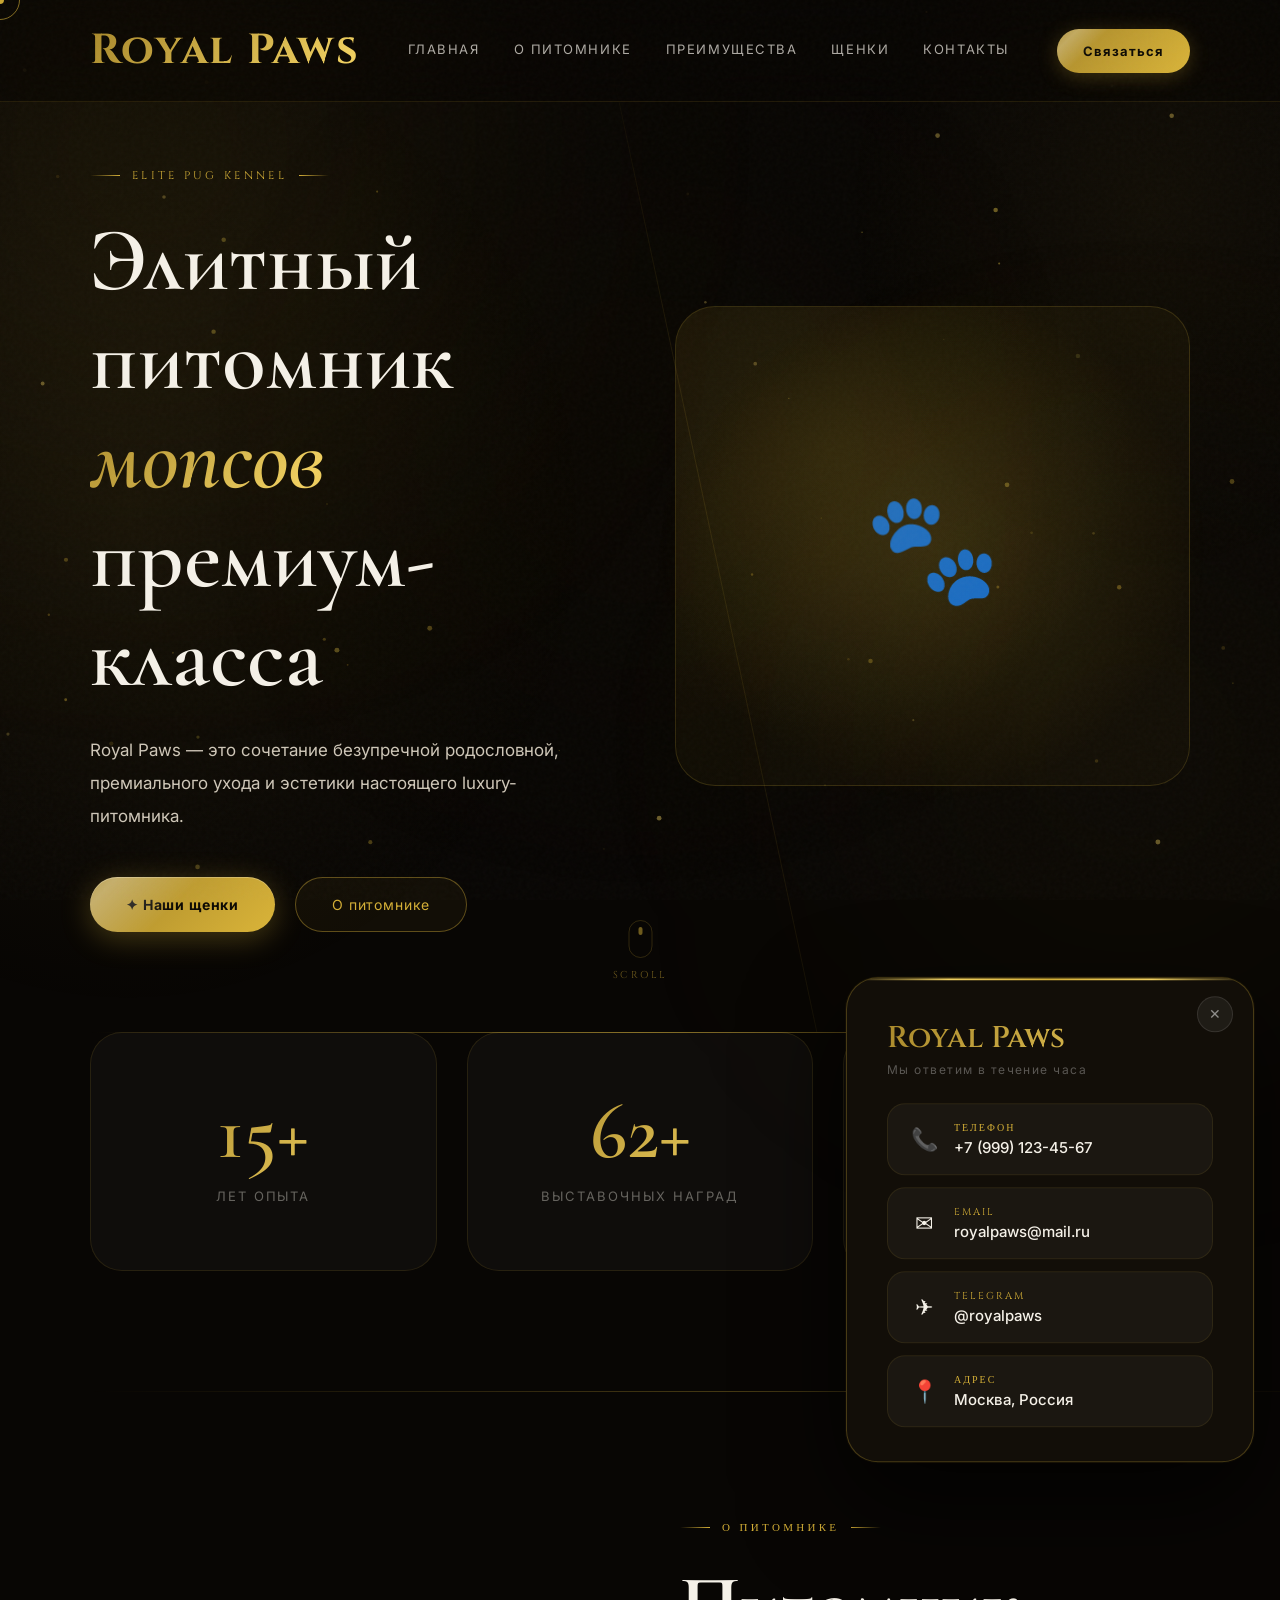
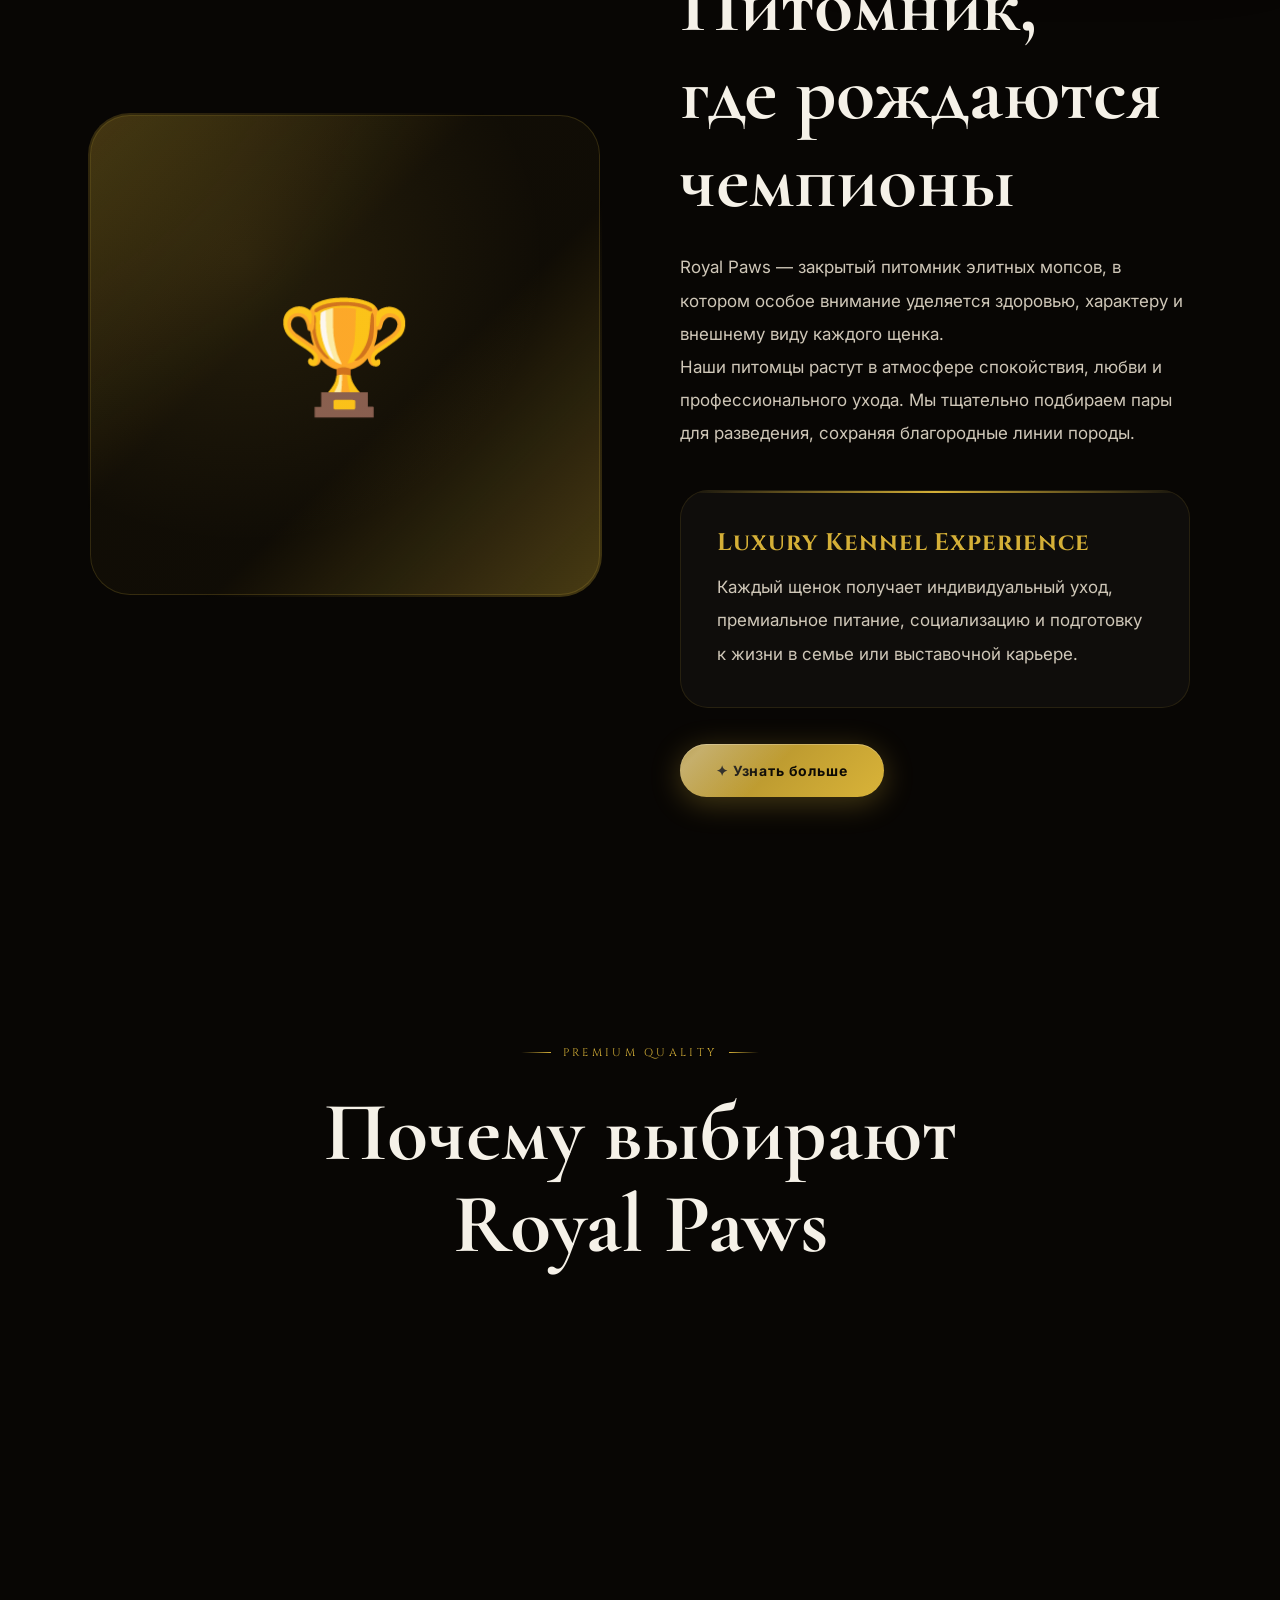
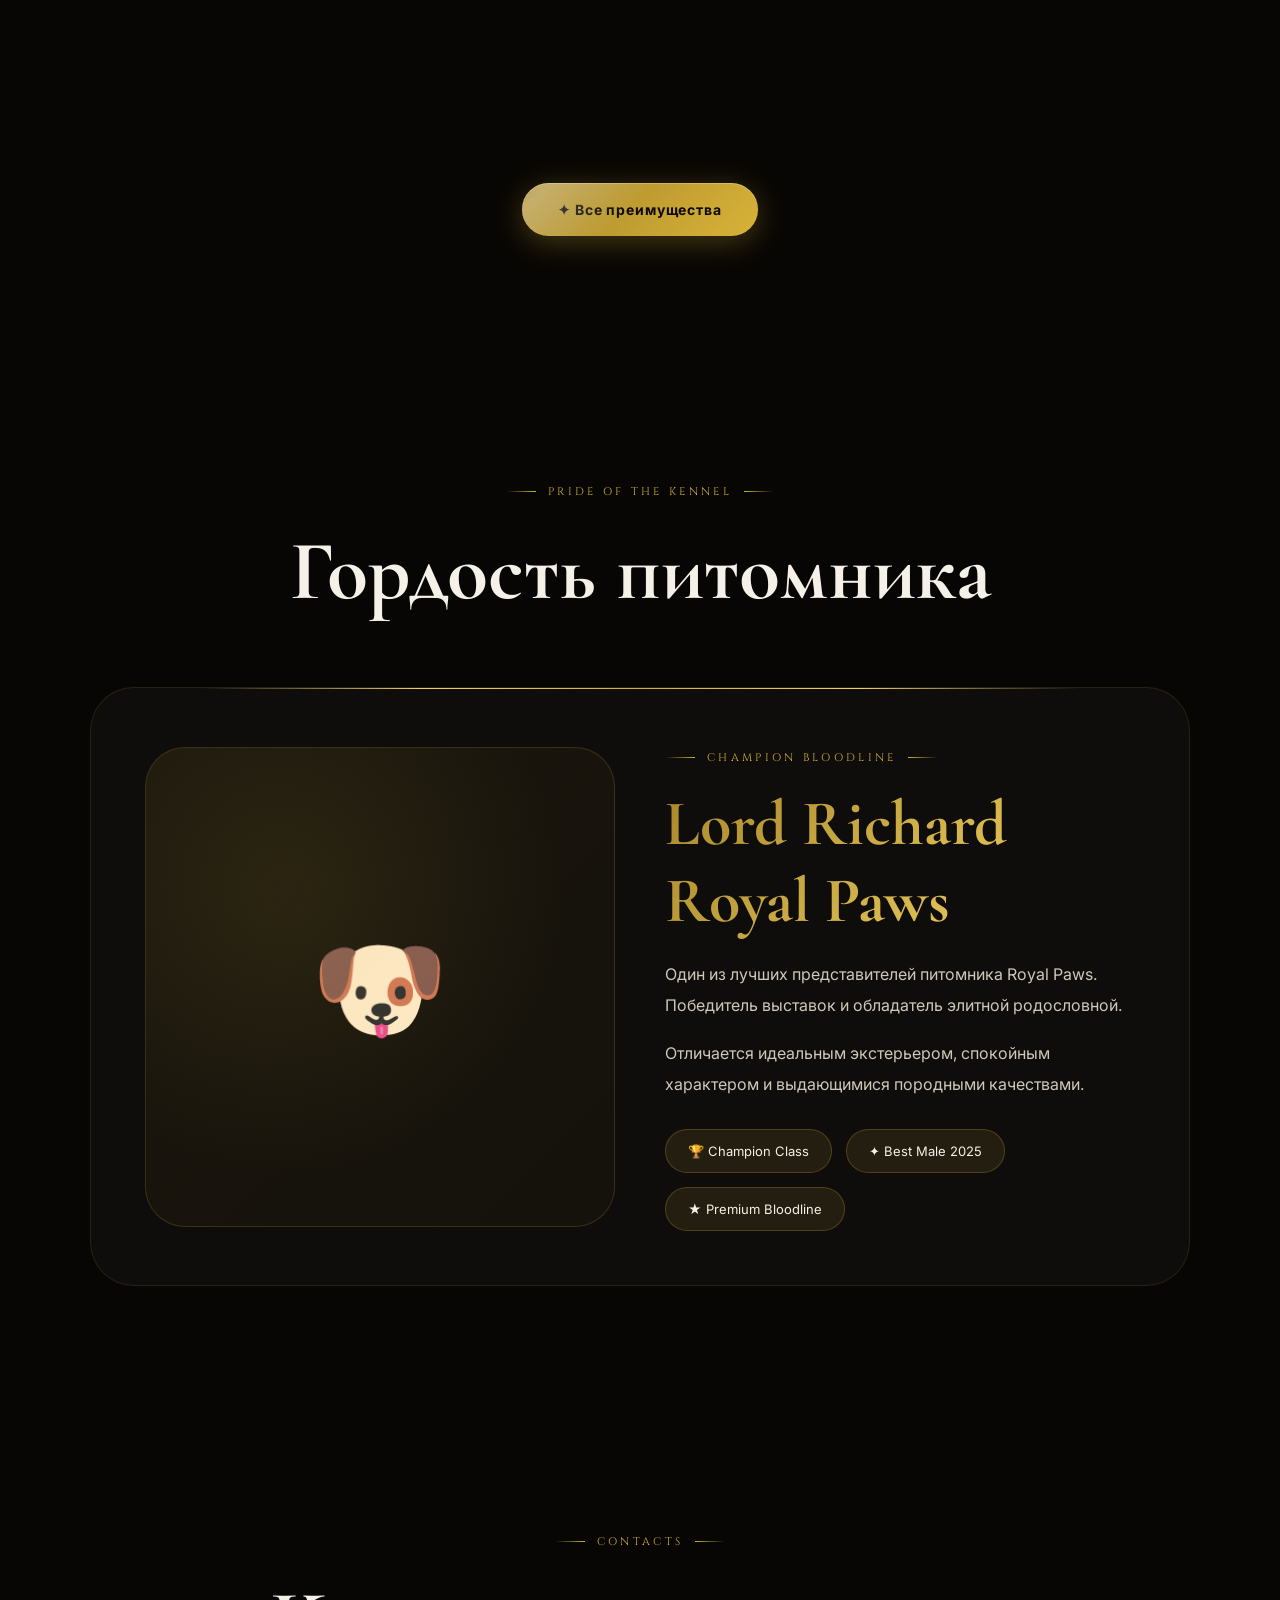
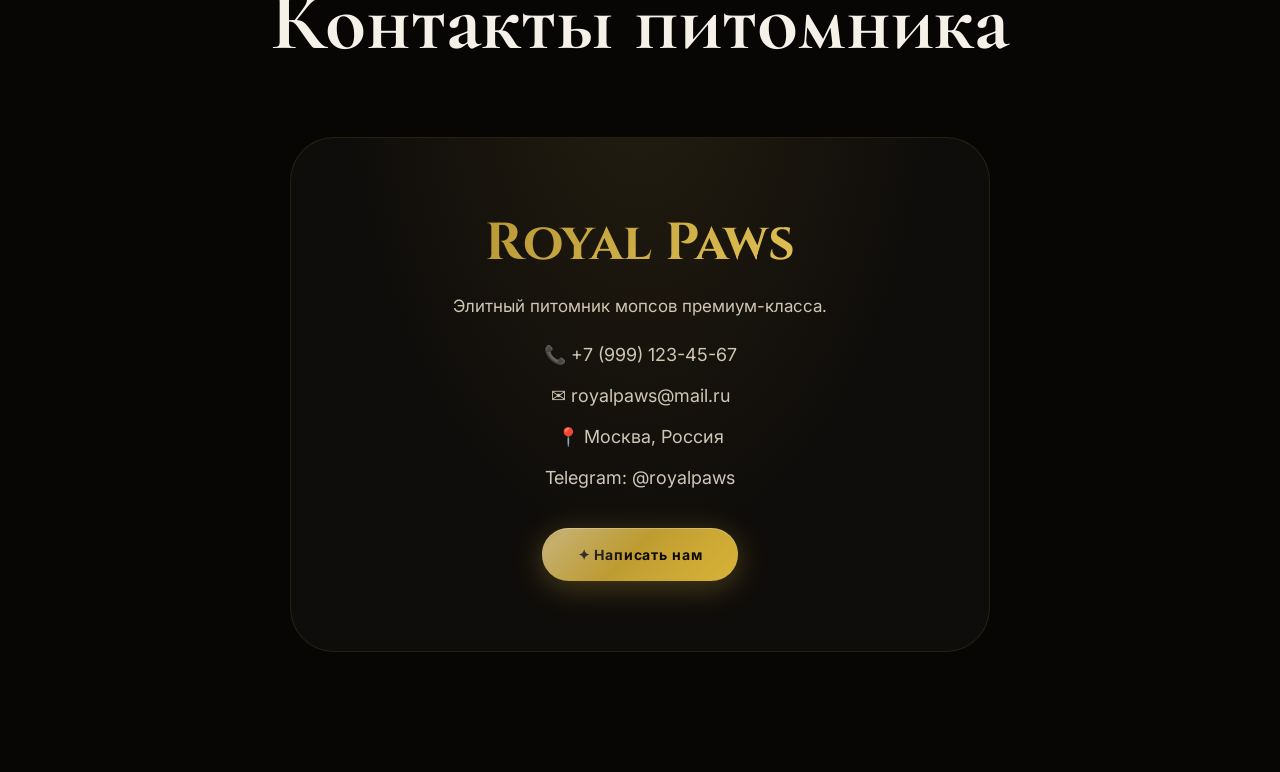
==== index.html @ 8aaaeb6c "Add files via upload" ====
<!DOCTYPE html>
<html lang="ru">
<head>
<meta charset="UTF-8">
<meta name="viewport" content="width=device-width, initial-scale=1.0">
<title>Royal Paws — Elite Pug Kennel</title>
<link rel="preconnect" href="https://fonts.googleapis.com">
<link href="https://fonts.googleapis.com/css2?family=Cormorant+Garamond:ital,wght@0,300;0,400;0,500;0,600;0,700;1,400;1,600&family=Cinzel:wght@400;500;600;700;900&family=Inter:wght@300;400;500;600&display=swap" rel="stylesheet">
<link rel="stylesheet" href="style.css">
</head>
<body>

<!-- Custom cursor -->
<div class="cursor-dot" id="cursorDot"></div>
<div class="cursor-ring" id="cursorRing"></div>

<!-- Gold particles -->
<canvas class="particles-canvas" id="particlesCanvas"></canvas>

<!-- Ambient glows -->
<div class="glow glow1"></div>
<div class="glow glow2"></div>
<div class="glow glow3"></div>

<header class="header" id="siteHeader">
    <div class="logo">Royal Paws</div>
    <nav>
        <a href="#hero">Главная</a>
        <a href="about.html">О питомнике</a>
        <a href="advantages.html">Преимущества</a>
        <a href="puppies.html">Щенки</a>
        <a href="#contacts">Контакты</a>
    </nav>
    <button class="header-btn contact-trigger-btn ripple-btn" id="contactBtnHeader">Связаться</button>
</header>

<section class="hero" id="hero">
    <div class="hero-content">
        <span class="premium-label">ELITE PUG KENNEL</span>
        <h1>Элитный питомник<br><em>мопсов</em><br>премиум-класса</h1>
        <p>Royal Paws — это сочетание безупречной родословной, премиального ухода и эстетики настоящего luxury-питомника.</p>
        <div class="hero-buttons">
            <a href="puppies.html" class="gold-btn ripple-btn">✦ Наши щенки</a>
            <a href="about.html" class="outline-btn"><span>О питомнике</span></a>
        </div>
    </div>

    <div class="hero-image floating">
        <div class="hero-img-placeholder">🐾</div>
    </div>

    <div class="scroll-indicator">
        <div class="scroll-mouse"></div>
        <span>SCROLL</span>
    </div>
</section>

<section class="stats fade-up stagger-children" id="stats">
    <div class="stat-card">
        <h2 class="count-up" data-target="15">0</h2>
        <p>лет опыта</p>
    </div>
    <div class="stat-card">
        <h2 class="count-up" data-target="62">0</h2>
        <p>выставочных наград</p>
    </div>
    <div class="stat-card">
        <h2 class="count-up" data-target="100">0</h2>
        <p>% ветеринарный контроль</p>
    </div>
</section>

<div class="gold-divider" style="margin: 0 7%;"></div>

<section class="about fade-up" id="about">
    <div class="about-image fade-left">
        <div class="about-img-placeholder">🏆</div>
    </div>
    <div class="about-content fade-right">
        <span class="premium-label">О ПИТОМНИКЕ</span>
        <h2>Питомник,<br>где рождаются<br>чемпионы</h2>
        <p>Royal Paws — закрытый питомник элитных мопсов, в котором особое внимание уделяется здоровью, характеру и внешнему виду каждого щенка.</p>
        <p>Наши питомцы растут в атмосфере спокойствия, любви и профессионального ухода. Мы тщательно подбираем пары для разведения, сохраняя благородные линии породы.</p>
        <div class="about-box">
            <h3>Luxury Kennel Experience</h3>
            <p>Каждый щенок получает индивидуальный уход, премиальное питание, социализацию и подготовку к жизни в семье или выставочной карьере.</p>
        </div>
        <div style="margin-top:36px;">
            <a href="about.html" class="gold-btn ripple-btn">✦ Узнать больше</a>
        </div>
    </div>
</section>

<section class="advantages fade-up" id="advantages">
    <div class="section-title">
        <span class="premium-label">PREMIUM QUALITY</span>
        <h2>Почему выбирают<br>Royal Paws</h2>
    </div>
    <div class="advantages-grid stagger-children">
        <div class="advantage-card">
            <div class="icon">✦</div>
            <h3>Чистая родословная</h3>
            <p>Щенки от титулованных родителей с подтверждёнными документами РКФ и FCI.</p>
        </div>
        <div class="advantage-card">
            <div class="icon">✦</div>
            <h3>Премиальное содержание</h3>
            <p>Просторные помещения, качественное питание и постоянный ветеринарный уход.</p>
        </div>
        <div class="advantage-card">
            <div class="icon">✦</div>
            <h3>Идеальный характер</h3>
            <p>Спокойные, дружелюбные и идеально социализированные щенки с рождения.</p>
        </div>
    </div>
    <div style="text-align:center;margin-top:54px;">
        <a href="advantages.html" class="gold-btn ripple-btn">✦ Все преимущества</a>
    </div>
</section>

<section class="pride fade-up" id="pride">
    <div class="section-title">
        <span class="premium-label">PRIDE OF THE KENNEL</span>
        <h2>Гордость питомника</h2>
    </div>
    <div class="pride-card">
        <div class="pride-image">
            <div class="pride-img-placeholder">🐶</div>
        </div>
        <div class="pride-content">
            <span class="premium-label">CHAMPION BLOODLINE</span>
            <h3>Lord Richard<br>Royal Paws</h3>
            <p>Один из лучших представителей питомника Royal Paws. Победитель выставок и обладатель элитной родословной.</p>
            <p>Отличается идеальным экстерьером, спокойным характером и выдающимися породными качествами.</p>
            <div class="pride-awards">
                <div class="award">🏆 Champion Class</div>
                <div class="award">✦ Best Male 2025</div>
                <div class="award">★ Premium Bloodline</div>
            </div>
        </div>
    </div>
</section>

<section class="contacts fade-up" id="contacts">
    <div class="section-title">
        <span class="premium-label">CONTACTS</span>
        <h2>Контакты питомника</h2>
    </div>
    <div class="contact-card">
        <h3>Royal Paws</h3>
        <p>Элитный питомник мопсов премиум-класса.</p>
        <div class="contact-item">📞 +7 (999) 123-45-67</div>
        <div class="contact-item">✉ royalpaws@mail.ru</div>
        <div class="contact-item">📍 Москва, Россия</div>
        <div class="contact-item">Telegram: @royalpaws</div>
        <div style="margin-top: 40px;">
            <button class="gold-btn contact-trigger-btn ripple-btn" style="margin:auto;">✦ Написать нам</button>
        </div>
    </div>
</section>

<div class="modal" id="modal">
    <div class="modal-content">
        <span class="close" onclick="closeModal()">×</span>
        <h2>Royal Paws</h2>
        <p>Для бронирования щенка свяжитесь с нами.</p>
        <a href="tel:+79991234567">+7 (999) 123-45-67</a>
    </div>
</div>

<!-- CONTACT POPUP -->
<div class="contact-popup" id="contactPopup">
    <div class="contact-popup-inner">
        <button class="contact-popup-close" id="closePopup">✕</button>
        <div class="contact-popup-logo">Royal Paws</div>
        <p class="contact-popup-subtitle">Мы ответим в течение часа</p>
        <div class="contact-popup-items">
            <a href="tel:+79991234567" class="contact-popup-item">
                <span class="cp-icon">📞</span>
                <div>
                    <div class="cp-label">Телефон</div>
                    <div class="cp-value">+7 (999) 123-45-67</div>
                </div>
            </a>
            <a href="mailto:royalpaws@mail.ru" class="contact-popup-item">
                <span class="cp-icon">✉</span>
                <div>
                    <div class="cp-label">Email</div>
                    <div class="cp-value">royalpaws@mail.ru</div>
                </div>
            </a>
            <a href="https://t.me/royalpaws" class="contact-popup-item">
                <span class="cp-icon">✈</span>
                <div>
                    <div class="cp-label">Telegram</div>
                    <div class="cp-value">@royalpaws</div>
                </div>
            </a>
            <div class="contact-popup-item" style="cursor:default;">
                <span class="cp-icon">📍</span>
                <div>
                    <div class="cp-label">Адрес</div>
                    <div class="cp-value">Москва, Россия</div>
                </div>
            </div>
        </div>
    </div>
</div>
<div class="contact-popup-overlay" id="popupOverlay"></div>

<script src="script.js"></script>
<script src="contact-popup.js"></script>
</body>
</html>
---- style.css ----
/* ============================================================
   ROYAL PAWS — ULTRA LUXURY EDITION
   Gold + Black, Maximum Effects
   ============================================================ */

@import url('https://fonts.googleapis.com/css2?family=Cormorant+Garamond:ital,wght@0,300;0,400;0,500;0,600;0,700;1,400;1,600&family=Cinzel:wght@400;500;600;700;900&family=Inter:wght@300;400;500;600&display=swap');

/* ===== CSS VARIABLES ===== */
:root {
    --gold:        #d4af37;
    --gold-light:  #f0d060;
    --gold-deep:   #a8882a;
    --gold-glow:   rgba(212,175,55,.35);
    --gold-subtle: rgba(212,175,55,.08);
    --black:       #05040300;
    --bg:          #080604;
    --bg2:         #0d0b08;
    --bg3:         #12100c;
    --surface:     rgba(255,255,255,.03);
    --border:      rgba(212,175,55,.12);
    --border-hover:rgba(212,175,55,.55);
    --text:        #f5f1e8;
    --text-dim:    #cfc7b8;
    --text-muted:  rgba(245,241,232,.38);
}

/* ===== RESET ===== */
*, *::before, *::after {
    margin: 0; padding: 0; box-sizing: border-box;
    scroll-behavior: smooth;
}

/* ===== BODY ===== */
body {
    background: var(--bg);
    color: var(--text);
    font-family: 'Inter', sans-serif;
    overflow-x: hidden;
    cursor: none;
}

/* ===== CUSTOM CURSOR ===== */
.cursor-dot {
    position: fixed;
    width: 8px; height: 8px;
    background: var(--gold);
    border-radius: 50%;
    pointer-events: none;
    z-index: 99999;
    transform: translate(-50%,-50%);
    transition: width .2s, height .2s, background .2s;
    mix-blend-mode: difference;
}
.cursor-ring {
    position: fixed;
    width: 40px; height: 40px;
    border: 1.5px solid rgba(212,175,55,.6);
    border-radius: 50%;
    pointer-events: none;
    z-index: 99998;
    transform: translate(-50%,-50%);
    transition: transform .12s ease, width .3s, height .3s, opacity .3s;
}
body:has(a:hover) .cursor-dot,
body:has(button:hover) .cursor-dot { width: 14px; height: 14px; }
body:has(a:hover) .cursor-ring,
body:has(button:hover) .cursor-ring { width: 60px; height: 60px; border-color: var(--gold); }

/* ===== NOISE TEXTURE OVERLAY ===== */
body::before {
    content: '';
    position: fixed; inset: 0;
    background-image: url("data:image/svg+xml,%3Csvg viewBox='0 0 256 256' xmlns='http://www.w3.org/2000/svg'%3E%3Cfilter id='noise'%3E%3CfeTurbulence type='fractalNoise' baseFrequency='0.9' numOctaves='4' stitchTiles='stitch'/%3E%3C/filter%3E%3Crect width='100%25' height='100%25' filter='url(%23noise)' opacity='1'/%3E%3C/svg%3E");
    opacity: .028;
    pointer-events: none;
    z-index: 99997;
}

/* ===== AMBIENT GLOW ORBS ===== */
.glow {
    position: fixed;
    border-radius: 50%;
    filter: blur(160px);
    z-index: -1;
    pointer-events: none;
}
.glow1 {
    width: 700px; height: 700px;
    background: radial-gradient(circle, rgba(212,175,55,.18) 0%, transparent 70%);
    top: -200px; left: -200px;
    animation: glowDrift1 14s ease-in-out infinite;
}
.glow2 {
    width: 600px; height: 600px;
    background: radial-gradient(circle, rgba(212,175,55,.10) 0%, transparent 70%);
    bottom: -150px; right: -150px;
    animation: glowDrift2 17s ease-in-out infinite;
}
.glow3 {
    width: 400px; height: 400px;
    background: radial-gradient(circle, rgba(180,140,20,.12) 0%, transparent 70%);
    top: 50%; left: 50%;
    transform: translate(-50%,-50%);
    animation: glowPulse 8s ease-in-out infinite;
}

@keyframes glowDrift1 {
    0%,100% { transform: translate(0,0) scale(1); }
    33%      { transform: translate(80px,60px) scale(1.1); }
    66%      { transform: translate(-40px,100px) scale(.9); }
}
@keyframes glowDrift2 {
    0%,100% { transform: translate(0,0) scale(1); }
    50%      { transform: translate(-100px,-70px) scale(1.15); }
}
@keyframes glowPulse {
    0%,100% { opacity: .4; transform: translate(-50%,-50%) scale(1); }
    50%      { opacity: 1;  transform: translate(-50%,-50%) scale(1.3); }
}

/* ===== GOLD PARTICLES (decorative) ===== */
.particles-canvas {
    position: fixed; inset: 0;
    pointer-events: none;
    z-index: 0;
    opacity: .55;
}

/* ===== HEADER ===== */
.header {
    position: fixed; top: 0; width: 100%;
    padding: 22px 7%;
    display: flex; justify-content: space-between; align-items: center;
    background: rgba(8,6,4,.6);
    backdrop-filter: blur(24px) saturate(180%);
    border-bottom: 1px solid var(--border);
    z-index: 1000;
    transition: padding .4s, background .4s, border-color .4s;
}
.header.scrolled {
    padding: 14px 7%;
    background: rgba(8,6,4,.88);
    border-bottom-color: rgba(212,175,55,.22);
}
.header.scrolled .logo { font-size: 36px; }

/* Header shimmer line */
.header::after {
    content: '';
    position: absolute;
    bottom: 0; left: 0; right: 0; height: 1px;
    background: linear-gradient(90deg,
        transparent 0%,
        var(--gold) 30%,
        var(--gold-light) 50%,
        var(--gold) 70%,
        transparent 100%);
    opacity: 0;
    animation: headerShimmer 4s ease-in-out infinite;
}
@keyframes headerShimmer {
    0%,100% { opacity: 0; background-position: -200% center; }
    40%,60% { opacity: .7; background-position: 200% center; }
}

.logo {
    font-family: 'Cinzel', serif;
    font-size: 42px;
    font-weight: 700;
    background: linear-gradient(135deg, var(--gold-deep) 0%, var(--gold-light) 50%, var(--gold-deep) 100%);
    background-size: 200% auto;
    -webkit-background-clip: text;
    -webkit-text-fill-color: transparent;
    background-clip: text;
    animation: logoShine 5s linear infinite;
    letter-spacing: .04em;
    transition: font-size .4s;
}
@keyframes logoShine {
    0%   { background-position: 200% center; }
    100% { background-position: -200% center; }
}

nav { display: flex; gap: 34px; }
nav a {
    color: rgba(245,241,232,.7);
    text-decoration: none;
    font-size: 13px;
    letter-spacing: .12em;
    text-transform: uppercase;
    position: relative;
    padding-bottom: 4px;
    transition: color .3s;
}
nav a::after {
    content: '';
    position: absolute;
    bottom: 0; left: 50%; right: 50%;
    height: 1px;
    background: var(--gold);
    transition: left .3s, right .3s;
}
nav a:hover { color: var(--gold); }
nav a:hover::after { left: 0; right: 0; }

.header-btn {
    background: linear-gradient(135deg, var(--gold-deep), var(--gold), var(--gold-light));
    background-size: 200% auto;
    color: #0d0a04;
    padding: 14px 26px;
    border-radius: 999px;
    text-decoration: none;
    font-weight: 700;
    font-size: 13px;
    letter-spacing: .08em;
    border: none;
    cursor: pointer;
    font-family: 'Inter', sans-serif;
    position: relative;
    overflow: hidden;
    transition: background-position .5s, transform .3s, box-shadow .3s;
    box-shadow: 0 4px 20px rgba(212,175,55,.25);
}
.header-btn::before {
    content: '';
    position: absolute; inset: 0;
    background: linear-gradient(135deg, transparent 40%, rgba(255,255,255,.25) 50%, transparent 60%);
    background-size: 200% auto;
    background-position: -100% center;
    transition: background-position .5s;
}
.header-btn:hover {
    background-position: right center;
    transform: translateY(-3px);
    box-shadow: 0 12px 40px rgba(212,175,55,.5);
}
.header-btn:hover::before { background-position: 200% center; }

/* ===== HERO ===== */
.hero {
    min-height: 100vh;
    padding: 160px 7% 100px;
    display: grid;
    grid-template-columns: 1fr 1fr;
    align-items: center;
    gap: 70px;
    position: relative;
    overflow: hidden;
}
.hero::before {
    content: '';
    position: absolute; inset: 0;
    background:
        radial-gradient(ellipse 60% 80% at 10% 50%, rgba(212,175,55,.07) 0%, transparent 60%),
        radial-gradient(ellipse 40% 60% at 90% 20%, rgba(212,175,55,.05) 0%, transparent 60%);
    pointer-events: none;
}

/* Diagonal gold line accent */
.hero::after {
    content: '';
    position: absolute;
    top: -100px; right: 40%;
    width: 1px; height: 200vh;
    background: linear-gradient(180deg, transparent, rgba(212,175,55,.12) 30%, rgba(212,175,55,.06) 70%, transparent);
    transform: rotate(-12deg);
    pointer-events: none;
}

.premium-label {
    font-family: 'Cinzel', serif;
    color: var(--gold);
    letter-spacing: .3em;
    font-size: 11px;
    display: inline-flex;
    align-items: center;
    gap: 12px;
}
.premium-label::before,
.premium-label::after {
    content: '';
    display: inline-block;
    width: 30px; height: 1px;
    background: linear-gradient(90deg, transparent, var(--gold));
}
.premium-label::after {
    background: linear-gradient(90deg, var(--gold), transparent);
}

.hero h1 {
    font-family: 'Cormorant Garamond', serif;
    font-size: 90px;
    line-height: 1.1;
    margin: 28px 0;
    font-weight: 600;
}
.hero h1 em {
    font-style: italic;
    background: linear-gradient(135deg, var(--gold-deep), var(--gold-light), var(--gold-deep));
    background-size: 200% auto;
    -webkit-background-clip: text;
    -webkit-text-fill-color: transparent;
    background-clip: text;
    animation: textShine 6s linear infinite;
}
@keyframes textShine {
    0%   { background-position: 200% center; }
    100% { background-position: -200% center; }
}

.hero p, .about-content p, .advantage-card p, .contact-card p {
    color: var(--text-dim);
    line-height: 1.95;
    font-size: 17px;
}

.hero-buttons { display: flex; gap: 20px; margin-top: 44px; }

/* Gold button */
.gold-btn {
    padding: 18px 36px;
    border-radius: 999px;
    text-decoration: none;
    font-weight: 700;
    font-size: 14px;
    letter-spacing: .06em;
    position: relative;
    overflow: hidden;
    background: linear-gradient(135deg, var(--gold-deep) 0%, var(--gold) 50%, var(--gold-light) 100%);
    background-size: 200% auto;
    color: #0d0a04;
    border: none;
    cursor: pointer;
    font-family: 'Inter', sans-serif;
    display: inline-flex; align-items: center; gap: 8px;
    box-shadow: 0 6px 30px rgba(212,175,55,.3), inset 0 1px 0 rgba(255,255,255,.25);
    transition: background-position .5s, transform .35s cubic-bezier(.34,1.56,.64,1), box-shadow .35s;
}
.gold-btn::before {
    content: '';
    position: absolute; inset: 0;
    background: linear-gradient(135deg, transparent 30%, rgba(255,255,255,.3) 50%, transparent 70%);
    background-size: 200% auto;
    background-position: -100% center;
    transition: background-position .6s;
}
.gold-btn:hover {
    background-position: right center;
    transform: translateY(-5px) scale(1.02);
    box-shadow: 0 16px 50px rgba(212,175,55,.55), inset 0 1px 0 rgba(255,255,255,.3);
}
.gold-btn:hover::before { background-position: 200% center; }

/* Outline button */
.outline-btn {
    padding: 18px 36px;
    border-radius: 999px;
    text-decoration: none;
    font-size: 14px;
    letter-spacing: .06em;
    border: 1px solid rgba(212,175,55,.4);
    color: var(--gold);
    background: rgba(212,175,55,.05);
    backdrop-filter: blur(8px);
    transition: all .35s cubic-bezier(.34,1.56,.64,1);
    position: relative;
    overflow: hidden;
}
.outline-btn::after {
    content: '';
    position: absolute;
    inset: 0;
    background: linear-gradient(135deg, var(--gold-deep), var(--gold), var(--gold-light));
    opacity: 0;
    transition: opacity .3s;
}
.outline-btn:hover {
    border-color: var(--gold);
    color: #0d0a04;
    transform: translateY(-5px);
    box-shadow: 0 12px 40px rgba(212,175,55,.4);
}
.outline-btn:hover::after { opacity: 1; }
.outline-btn span { position: relative; z-index: 1; }

/* Hero image */
.hero-image {
    position: relative;
}
.hero-image::before {
    content: '';
    position: absolute;
    inset: -20px;
    background: radial-gradient(ellipse at center, rgba(212,175,55,.15) 0%, transparent 70%);
    border-radius: 60px;
    animation: imagePulse 4s ease-in-out infinite;
}
@keyframes imagePulse {
    0%,100% { opacity: .5; transform: scale(1); }
    50%      { opacity: 1; transform: scale(1.05); }
}
.hero-image img { width: 100%; border-radius: 40px; box-shadow: 0 40px 120px rgba(0,0,0,.7); }

.floating {
    animation: float 6s ease-in-out infinite;
}
@keyframes float {
    0%,100% { transform: translateY(0) rotate(0deg); }
    33%      { transform: translateY(-20px) rotate(.5deg); }
    66%      { transform: translateY(-10px) rotate(-.3deg); }
}

/* ===== SCROLL INDICATOR ===== */
.scroll-indicator {
    position: absolute;
    bottom: 50px; left: 50%;
    transform: translateX(-50%);
    display: flex; flex-direction: column; align-items: center; gap: 10px;
    opacity: .5;
    animation: fadeInUp 1s 2s both;
}
.scroll-indicator span {
    font-size: 10px;
    letter-spacing: .25em;
    color: var(--gold);
    font-family: 'Cinzel', serif;
}
.scroll-mouse {
    width: 24px; height: 38px;
    border: 1.5px solid rgba(212,175,55,.4);
    border-radius: 12px;
    position: relative;
}
.scroll-mouse::after {
    content: '';
    position: absolute;
    top: 6px; left: 50%;
    transform: translateX(-50%);
    width: 4px; height: 8px;
    background: var(--gold);
    border-radius: 2px;
    animation: scrollDot 2s ease-in-out infinite;
}
@keyframes scrollDot {
    0%   { top: 6px; opacity: 1; }
    100% { top: 24px; opacity: 0; }
}

/* ===== STATS ===== */
.stats {
    padding: 0 7% 120px;
    display: grid;
    grid-template-columns: repeat(3,1fr);
    gap: 30px;
    position: relative;
}
.stats::before {
    content: '';
    position: absolute;
    top: 0; left: 7%; right: 7%;
    height: 1px;
    background: linear-gradient(90deg, transparent, var(--border-hover), transparent);
}

.stat-card {
    background: var(--surface);
    border: 1px solid var(--border);
    border-radius: 32px;
    padding: 50px;
    text-align: center;
    position: relative;
    overflow: hidden;
    transition: transform .5s cubic-bezier(.34,1.56,.64,1), border-color .3s, box-shadow .4s;
}
.stat-card::before {
    content: '';
    position: absolute; inset: 0;
    background: radial-gradient(ellipse at 50% -30%, rgba(212,175,55,.12) 0%, transparent 70%);
    opacity: 0;
    transition: opacity .4s;
}
.stat-card:hover {
    transform: translateY(-12px) scale(1.02);
    border-color: var(--gold);
    box-shadow: 0 24px 80px rgba(212,175,55,.2), inset 0 1px 0 rgba(212,175,55,.15);
}
.stat-card:hover::before { opacity: 1; }

.stat-card h2 {
    font-family: 'Cormorant Garamond', serif;
    font-size: 80px;
    background: linear-gradient(135deg, var(--gold-deep), var(--gold-light));
    -webkit-background-clip: text;
    -webkit-text-fill-color: transparent;
    background-clip: text;
    font-weight: 600;
}
.stat-card p { color: var(--text-muted); font-size: 13px; letter-spacing: .15em; text-transform: uppercase; margin-top: 8px; }

/* ===== ABOUT ===== */
.about {
    padding: 120px 7%;
    display: grid;
    grid-template-columns: 1fr 1fr;
    gap: 80px;
    align-items: center;
    position: relative;
}
.about-image { position: relative; }
.about-image::after {
    content: '';
    position: absolute;
    inset: -2px;
    border-radius: 42px;
    background: linear-gradient(135deg, var(--gold-deep), transparent 40%, transparent 60%, var(--gold));
    opacity: .3;
    animation: borderSpin 8s linear infinite;
    z-index: -1;
}
@keyframes borderSpin {
    0%   { background-position: 0% 0%; }
    100% { background-position: 100% 100%; }
}
.about-image img { width: 100%; border-radius: 40px; }

.about-content h2 {
    font-family: 'Cormorant Garamond', serif;
    font-size: 80px;
    line-height: 1.1;
    margin: 26px 0;
}

.about-box {
    margin-top: 40px;
    padding: 36px;
    background: var(--surface);
    border: 1px solid var(--border);
    border-radius: 28px;
    position: relative;
    overflow: hidden;
    transition: border-color .4s, transform .4s;
}
.about-box::before {
    content: '';
    position: absolute;
    top: 0; left: 0; right: 0;
    height: 2px;
    background: linear-gradient(90deg, transparent, var(--gold), transparent);
    animation: shimmerLine 3s ease-in-out infinite;
}
@keyframes shimmerLine {
    0%,100% { opacity: 0; }
    50%      { opacity: 1; }
}
.about-box:hover { border-color: var(--gold); transform: translateY(-4px); }
.about-box h3 {
    font-family: 'Cinzel', serif;
    font-size: 24px;
    margin-bottom: 12px;
    color: var(--gold);
    letter-spacing: .04em;
}

/* ===== ADVANTAGES ===== */
.advantages, .dogs, .contacts { padding: 120px 7%; }
.section-title { text-align: center; margin-bottom: 70px; }
.section-title h2 {
    font-family: 'Cormorant Garamond', serif;
    font-size: 84px;
    line-height: 1.1;
    margin-top: 26px;
}

.advantages-grid {
    display: grid;
    grid-template-columns: repeat(3,1fr);
    gap: 30px;
}

.advantage-card {
    padding: 44px;
    background: var(--surface);
    border: 1px solid var(--border);
    border-radius: 32px;
    position: relative;
    overflow: hidden;
    transition: transform .5s cubic-bezier(.34,1.56,.64,1), border-color .3s, box-shadow .4s;
}
.advantage-card::after {
    content: '';
    position: absolute;
    bottom: 0; left: 0; right: 0; height: 2px;
    background: linear-gradient(90deg, transparent, var(--gold), transparent);
    transform: scaleX(0);
    transition: transform .5s;
    transform-origin: left;
}
.advantage-card:hover {
    transform: translateY(-12px) scale(1.02);
    border-color: rgba(212,175,55,.4);
    box-shadow: 0 20px 70px rgba(212,175,55,.18);
}
.advantage-card:hover::after { transform: scaleX(1); }

.icon {
    color: var(--gold);
    font-size: 30px;
    margin-bottom: 22px;
    display: inline-block;
    animation: iconBeat 3s ease-in-out infinite;
}
.advantage-card:nth-child(2) .icon { animation-delay: 1s; }
.advantage-card:nth-child(3) .icon { animation-delay: 2s; }
@keyframes iconBeat {
    0%,100% { transform: scale(1); }
    50%      { transform: scale(1.2) rotate(15deg); }
}

.advantage-card h3 {
    font-family: 'Cormorant Garamond', serif;
    font-size: 38px;
    margin-bottom: 16px;
}

/* ===== DOGS GRID ===== */
.dogs-grid {
    display: grid;
    grid-template-columns: repeat(2,1fr);
    gap: 30px;
}

.dog-card {
    background: var(--surface);
    border: 1px solid var(--border);
    border-radius: 32px;
    overflow: hidden;
    transition: transform .5s cubic-bezier(.34,1.56,.64,1), border-color .3s, box-shadow .4s;
    position: relative;
}
.dog-card:hover {
    transform: translateY(-10px) scale(1.01);
    border-color: rgba(212,175,55,.4);
    box-shadow: 0 24px 80px rgba(212,175,55,.2);
}

.dog-card img { width: 100%; height: 380px; object-fit: cover; }
.dog-info { padding: 34px; }
.dog-info span { color: var(--gold); letter-spacing: .15em; font-size: 11px; font-family: 'Cinzel', serif; }
.dog-info h3 { font-family: 'Cormorant Garamond', serif; font-size: 50px; margin: 12px 0; }
.dog-info p { color: var(--text-dim); line-height: 1.8; }
.dog-bottom { display: flex; justify-content: space-between; align-items: center; margin-top: 26px; }
.dog-bottom strong {
    font-family: 'Cormorant Garamond', serif;
    font-size: 28px;
    background: linear-gradient(135deg, var(--gold-deep), var(--gold-light));
    -webkit-background-clip: text;
    -webkit-text-fill-color: transparent;
    background-clip: text;
}
.dog-bottom button {
    background: linear-gradient(135deg, var(--gold-deep), var(--gold));
    border: none;
    padding: 14px 26px;
    border-radius: 999px;
    cursor: pointer;
    font-weight: 700;
    font-size: 13px;
    color: #0d0a04;
    font-family: 'Inter', sans-serif;
    letter-spacing: .05em;
    transition: transform .35s cubic-bezier(.34,1.56,.64,1), box-shadow .35s;
    box-shadow: 0 4px 20px rgba(212,175,55,.25);
}
.dog-bottom button:hover {
    transform: translateY(-4px) scale(1.06);
    box-shadow: 0 12px 40px rgba(212,175,55,.5);
}

/* ===== PRIDE ===== */
.pride { padding: 120px 7%; }
.pride-card {
    display: grid;
    grid-template-columns: 1fr 1fr;
    gap: 50px;
    align-items: center;
    background: var(--surface);
    border: 1px solid var(--border);
    border-radius: 44px;
    padding: 54px;
    position: relative;
    overflow: hidden;
    transition: transform .5s cubic-bezier(.34,1.56,.64,1), border-color .4s, box-shadow .4s;
}
.pride-card::before {
    content: '';
    position: absolute;
    top: -2px; left: 10%; right: 10%;
    height: 3px;
    background: linear-gradient(90deg, transparent, var(--gold-light), var(--gold), var(--gold-light), transparent);
    border-radius: 2px;
    animation: prideLine 3s ease-in-out infinite;
}
@keyframes prideLine {
    0%,100% { opacity: .3; }
    50%      { opacity: 1; }
}
.pride-card:hover {
    transform: translateY(-10px);
    border-color: rgba(212,175,55,.5);
    box-shadow: 0 30px 100px rgba(212,175,55,.25);
}

.pride-image img { width: 100%; border-radius: 32px; height: 100%; object-fit: cover; }
.pride-content h3 {
    font-family: 'Cormorant Garamond', serif;
    font-size: 64px;
    margin: 20px 0;
    background: linear-gradient(135deg, var(--gold-deep), var(--gold-light), var(--gold-deep));
    background-size: 200% auto;
    -webkit-background-clip: text;
    -webkit-text-fill-color: transparent;
    background-clip: text;
    animation: textShine 5s linear infinite;
}
.pride-content p { color: var(--text-dim); line-height: 1.9; margin-bottom: 18px; }
.pride-awards { display: flex; flex-wrap: wrap; gap: 14px; margin-top: 30px; }
.award {
    padding: 13px 22px;
    border-radius: 999px;
    background: rgba(212,175,55,.1);
    border: 1px solid rgba(212,175,55,.25);
    color: var(--text);
    font-size: 13px;
    transition: all .3s;
}
.award:hover {
    background: rgba(212,175,55,.2);
    border-color: var(--gold);
    transform: translateY(-2px);
    box-shadow: 0 6px 20px rgba(212,175,55,.2);
}

/* ===== CONTACTS ===== */
.contact-card {
    max-width: 700px;
    margin: auto;
    text-align: center;
    padding: 70px;
    background: var(--surface);
    border: 1px solid var(--border);
    border-radius: 44px;
    position: relative;
    overflow: hidden;
    transition: transform .4s, box-shadow .4s;
}
.contact-card::before {
    content: '';
    position: absolute; inset: 0;
    background: radial-gradient(ellipse at 50% -20%, rgba(212,175,55,.1) 0%, transparent 60%);
}
.contact-card:hover {
    transform: translateY(-8px);
    box-shadow: 0 30px 100px rgba(212,175,55,.2);
    border-color: rgba(212,175,55,.3);
}
.contact-card h3 {
    font-family: 'Cinzel', serif;
    font-size: 52px;
    background: linear-gradient(135deg, var(--gold-deep), var(--gold-light));
    -webkit-background-clip: text;
    -webkit-text-fill-color: transparent;
    background-clip: text;
    margin-bottom: 12px;
}
.contact-item {
    margin-top: 20px; font-size: 18px;
    color: var(--text-dim);
    transition: color .3s;
}
.contact-item:hover { color: var(--gold); }

/* ===== FADE ANIMATIONS ===== */
.fade-up {
    opacity: 0;
    transform: translateY(60px);
    transition: opacity .9s cubic-bezier(.16,1,.3,1), transform .9s cubic-bezier(.16,1,.3,1);
}
.fade-up.show { opacity: 1; transform: translateY(0); }

.fade-left {
    opacity: 0;
    transform: translateX(-60px);
    transition: opacity .9s cubic-bezier(.16,1,.3,1), transform .9s cubic-bezier(.16,1,.3,1);
}
.fade-left.show { opacity: 1; transform: translateX(0); }

.fade-right {
    opacity: 0;
    transform: translateX(60px);
    transition: opacity .9s cubic-bezier(.16,1,.3,1), transform .9s cubic-bezier(.16,1,.3,1);
}
.fade-right.show { opacity: 1; transform: translateX(0); }

/* Stagger children */
.stagger-children > * { opacity: 0; transform: translateY(40px); transition: opacity .8s, transform .8s; }
.stagger-children.show > *:nth-child(1) { opacity: 1; transform: translateY(0); transition-delay: .1s; }
.stagger-children.show > *:nth-child(2) { opacity: 1; transform: translateY(0); transition-delay: .25s; }
.stagger-children.show > *:nth-child(3) { opacity: 1; transform: translateY(0); transition-delay: .4s; }
.stagger-children.show > *:nth-child(4) { opacity: 1; transform: translateY(0); transition-delay: .55s; }
.stagger-children.show > *:nth-child(5) { opacity: 1; transform: translateY(0); transition-delay: .7s; }
.stagger-children.show > *:nth-child(6) { opacity: 1; transform: translateY(0); transition-delay: .85s; }

/* ===== MODAL ===== */
.modal {
    position: fixed; inset: 0;
    background: rgba(0,0,0,.85);
    backdrop-filter: blur(16px);
    display: flex; justify-content: center; align-items: center;
    opacity: 0; visibility: hidden;
    transition: .4s;
    z-index: 9000;
}
.modal.show { opacity: 1; visibility: visible; }
.modal-content {
    background: #141008;
    padding: 70px;
    border-radius: 40px;
    text-align: center;
    max-width: 520px; width: 90%;
    position: relative;
    border: 1px solid rgba(212,175,55,.2);
    box-shadow: 0 40px 120px rgba(0,0,0,.8), 0 0 60px rgba(212,175,55,.08);
    transform: scale(.95) translateY(20px);
    transition: .4s cubic-bezier(.22,.68,0,1.2);
}
.modal.show .modal-content { transform: scale(1) translateY(0); }
.modal-content h2 { font-family: 'Cinzel', serif; font-size: 50px; color: var(--gold); }
.modal-content p { margin: 24px 0; color: var(--text-dim); }
.modal-content a { color: white; text-decoration: none; font-size: 24px; }
.close {
    position: absolute; top: 22px; right: 28px;
    font-size: 32px; cursor: pointer; color: rgba(245,241,232,.4);
    transition: color .2s, transform .2s;
}
.close:hover { color: var(--gold); transform: rotate(90deg); }

/* ===== PUPPY MODAL ===== */
.puppy-modal {
    position: fixed; inset: 0;
    background: rgba(0,0,0,.88);
    backdrop-filter: blur(20px);
    display: flex; justify-content: center; align-items: center;
    opacity: 0; visibility: hidden;
    transition: .35s;
    z-index: 9999;
    padding: 20px;
}
.puppy-modal.show { opacity: 1; visibility: visible; }
.puppy-modal-content {
    background: #100d08;
    border: 1px solid rgba(212,175,55,.22);
    border-radius: 40px;
    max-width: 920px; width: 100%;
    position: relative;
    overflow: hidden;
    transform: translateY(40px) scale(.97);
    transition: .45s cubic-bezier(.22,.68,0,1.2);
    max-height: 92vh; overflow-y: auto;
    box-shadow: 0 50px 150px rgba(0,0,0,.9), 0 0 80px rgba(212,175,55,.08);
}
.puppy-modal.show .puppy-modal-content { transform: translateY(0) scale(1); }

.puppy-close {
    position: absolute; top: 24px; right: 28px;
    background: rgba(255,255,255,.07);
    border: 1px solid rgba(255,255,255,.1);
    color: rgba(245,241,232,.6);
    font-size: 16px; width: 44px; height: 44px;
    border-radius: 50%; cursor: pointer; z-index: 10;
    transition: all .3s;
    display: flex; align-items: center; justify-content: center;
    font-family: 'Inter', sans-serif;
}
.puppy-close:hover {
    background: rgba(212,175,55,.2);
    border-color: var(--gold);
    color: var(--gold);
    transform: rotate(90deg);
}

.puppy-modal-inner { display: grid; grid-template-columns: 1fr 1fr; }

/* Gallery */
.puppy-modal-gallery {
    position: relative; overflow: hidden;
    border-radius: 40px 0 0 40px;
    min-height: 500px;
    background: #0a0804;
    display: flex; flex-direction: column;
}
.gallery-track-wrap { flex: 1; overflow: hidden; position: relative; }
.gallery-track { display: flex; height: 100%; transition: transform .45s cubic-bezier(.4,0,.2,1); }
.gallery-slide { min-width: 100%; height: 100%; }
.gallery-slide img { width: 100%; height: 100%; object-fit: cover; display: block; }
.gallery-emoji {
    width: 100%; height: 100%;
    display: flex; align-items: center; justify-content: center;
    font-size: 130px;
}
.gallery-arrow {
    position: absolute; top: 50%; transform: translateY(-50%);
    background: rgba(0,0,0,.65);
    border: 1px solid rgba(212,175,55,.35);
    color: var(--gold);
    width: 46px; height: 46px;
    border-radius: 50%; cursor: pointer; font-size: 18px;
    display: flex; align-items: center; justify-content: center;
    transition: all .25s; z-index: 10;
}
.gallery-arrow:hover {
    background: rgba(212,175,55,.25);
    border-color: var(--gold);
    transform: translateY(-50%) scale(1.1);
}
.gallery-prev { left: 16px; }
.gallery-next { right: 16px; }
.gallery-dots {
    position: absolute; bottom: 18px; left: 50%; transform: translateX(-50%);
    display: flex; gap: 8px; z-index: 10;
}
.gallery-dot {
    width: 7px; height: 7px; border-radius: 50%;
    background: rgba(255,255,255,.3);
    cursor: pointer; transition: .25s;
}
.gallery-dot.active { background: var(--gold); width: 22px; border-radius: 4px; }

/* Modal info */
.puppy-modal-info { padding: 48px 44px 40px; display: flex; flex-direction: column; gap: 18px; }
.puppy-modal-info h2 {
    font-family: 'Cormorant Garamond', serif;
    font-size: 58px; color: var(--text); line-height: 1;
}
.puppy-modal-desc { color: var(--text-dim); line-height: 1.85; font-size: 15px; }
.puppy-specs {
    display: grid; grid-template-columns: 1fr 1fr;
    gap: 12px 20px; margin-top: 4px;
}
.spec-item {
    display: flex; flex-direction: column; gap: 4px;
    background: rgba(255,255,255,.03);
    border: 1px solid var(--border);
    border-radius: 16px; padding: 14px 18px;
    transition: border-color .3s;
}
.spec-item:hover { border-color: rgba(212,175,55,.3); }
.spec-label { color: var(--gold); font-size: 10px; letter-spacing: .22em; text-transform: uppercase; font-family: 'Cinzel', serif; }
.spec-value { color: var(--text); font-size: 14px; font-weight: 500; }

.puppy-badge {
    position: absolute; top: 20px; left: 20px;
    background: rgba(212,175,55,.9);
    color: #0d0a04; font-weight: 700;
    font-size: 11px; letter-spacing: .2em;
    padding: 8px 18px; border-radius: 999px;
    font-family: 'Cinzel', serif;
}

.puppy-modal-footer {
    margin-top: 8px; display: flex; align-items: center;
    justify-content: space-between; flex-wrap: wrap; gap: 14px;
}
.puppy-modal-price {
    font-family: 'Cormorant Garamond', serif;
    font-size: 34px; font-weight: 600;
    background: linear-gradient(135deg, var(--gold-deep), var(--gold-light));
    -webkit-background-clip: text;
    -webkit-text-fill-color: transparent;
    background-clip: text;
}
.puppy-modal-actions { display: flex; gap: 12px; flex-wrap: wrap; }
.puppy-modal-actions .gold-btn { padding: 13px 22px; font-size: 13px; }
.pay-btn {
    background: transparent;
    border: 1px solid var(--gold);
    color: var(--gold); padding: 13px 22px;
    border-radius: 999px; cursor: pointer;
    font-weight: 600; font-size: 13px;
    transition: all .3s; font-family: 'Inter', sans-serif;
}
.pay-btn:hover { background: var(--gold); color: #0d0a04; transform: translateY(-3px); box-shadow: 0 10px 30px rgba(212,175,55,.4); }
.puppy-note { color: rgba(255,255,255,.25); font-size: 11px; line-height: 1.6; margin-top: auto; }

/* ===== FORM ===== */
.form-back {
    background: none; border: none;
    color: rgba(212,175,55,.6);
    font-size: 13px; cursor: pointer; padding: 0;
    margin-bottom: 16px; font-family: 'Inter', sans-serif;
    transition: color .2s;
}
.form-back:hover { color: var(--gold); }
.form-title { font-family: 'Cormorant Garamond', serif; font-size: 44px; color: var(--text); margin-bottom: 6px; }
.form-subtitle { color: rgba(255,255,255,.35); font-size: 13px; line-height: 1.6; margin-bottom: 22px; }
.app-form { display: flex; flex-direction: column; gap: 16px; }
.form-group { display: flex; flex-direction: column; gap: 7px; }
.form-group label { font-size: 11px; letter-spacing: .2em; color: var(--gold); text-transform: uppercase; font-family: 'Cinzel', serif; }
.form-group input, .form-group textarea {
    background: rgba(255,255,255,.05);
    border: 1px solid rgba(212,175,55,.15);
    border-radius: 16px; padding: 15px 20px;
    color: var(--text); font-family: 'Inter', sans-serif;
    font-size: 15px; outline: none; resize: none;
    transition: border-color .25s, background .25s, box-shadow .25s;
}
.form-group input::placeholder, .form-group textarea::placeholder { color: rgba(255,255,255,.22); }
.form-group input:focus, .form-group textarea:focus {
    border-color: rgba(212,175,55,.5);
    background: rgba(255,255,255,.07);
    box-shadow: 0 0 0 3px rgba(212,175,55,.08);
}
.form-group textarea { height: 82px; }
.contact-pills { display: flex; gap: 10px; flex-wrap: wrap; }
.pill {
    background: rgba(255,255,255,.04);
    border: 1px solid rgba(212,175,55,.15);
    border-radius: 999px; color: var(--text-dim);
    padding: 10px 18px; font-size: 13px; cursor: pointer;
    font-family: 'Inter', sans-serif; transition: all .25s;
}
.pill.active, .pill:hover { background: rgba(212,175,55,.15); border-color: var(--gold); color: var(--text); }
.submit-btn {
    background: linear-gradient(135deg, var(--gold-deep), var(--gold), var(--gold-light));
    background-size: 200% auto;
    color: #0d0a04; border: none; padding: 18px;
    border-radius: 999px; font-size: 15px; font-weight: 700;
    cursor: pointer; font-family: 'Inter', sans-serif;
    transition: background-position .5s, transform .35s cubic-bezier(.34,1.56,.64,1), box-shadow .35s;
    margin-top: 4px;
    box-shadow: 0 6px 30px rgba(212,175,55,.3);
}
.submit-btn:hover {
    background-position: right center;
    transform: translateY(-4px);
    box-shadow: 0 14px 50px rgba(212,175,55,.5);
}

/* ===== SUCCESS ===== */
#viewSuccess { height: 100%; align-items: center; justify-content: center; }
.success-wrap { text-align: center; display: flex; flex-direction: column; align-items: center; gap: 18px; padding: 20px 0; }
.success-icon {
    width: 76px; height: 76px;
    background: rgba(212,175,55,.12);
    border: 2px solid var(--gold);
    border-radius: 50%;
    display: flex; align-items: center; justify-content: center;
    font-size: 34px; color: var(--gold);
    animation: popIn .5s cubic-bezier(.22,.68,0,1.4);
    box-shadow: 0 0 40px rgba(212,175,55,.3);
}
@keyframes popIn {
    from { transform: scale(0) rotate(-180deg); opacity: 0; }
    to   { transform: scale(1) rotate(0deg); opacity: 1; }
}
.success-title { font-family: 'Cormorant Garamond', serif; font-size: 48px; color: var(--text); }
.success-text { color: var(--text-dim); line-height: 1.7; font-size: 15px; max-width: 320px; }

/* ===== CARD GALLERY ===== */
.card-gallery { position: relative; overflow: hidden; border-radius: 32px 32px 0 0; height: 380px; }
.card-gallery img, .card-emoji-slide {
    width: 100%; height: 380px; object-fit: cover; display: block; transition: opacity .3s;
}
.card-arrow {
    position: absolute; top: 50%; transform: translateY(-50%);
    background: rgba(0,0,0,.6);
    border: 1px solid rgba(212,175,55,.3);
    color: var(--gold); width: 40px; height: 40px;
    border-radius: 50%; cursor: pointer; font-size: 16px;
    display: flex; align-items: center; justify-content: center;
    transition: all .25s; z-index: 5; opacity: 0;
}
.dog-card:hover .card-arrow { opacity: 1; }
.card-arrow:hover { background: rgba(212,175,55,.3); border-color: var(--gold); transform: translateY(-50%) scale(1.1); }
.card-arrow-l { left: 12px; }
.card-arrow-r { right: 12px; }
.card-dots { position: absolute; bottom: 14px; left: 50%; transform: translateX(-50%); display: flex; gap: 6px; z-index: 5; }
.card-dot { width: 6px; height: 6px; border-radius: 50%; background: rgba(255,255,255,.35); transition: .25s; cursor: pointer; }
.card-dot.active { background: var(--gold); width: 20px; border-radius: 3px; }

@keyframes slideIn {
    from { opacity: 0; transform: translateX(20px); }
    to   { opacity: 1; transform: translateX(0); }
}
.slide-in { animation: slideIn .28s ease; }

/* ===== HERO ENTRY ===== */
.hero-content { animation: heroIn 1s cubic-bezier(.16,1,.3,1) both; }
.hero-image { animation: heroIn 1s .2s cubic-bezier(.16,1,.3,1) both; }
@keyframes heroIn {
    from { opacity: 0; transform: translateY(40px) scale(.98); }
    to   { opacity: 1; transform: translateY(0) scale(1); }
}

/* ===== CONTACT POPUP ===== */
.contact-popup {
    position: fixed; bottom: 0; right: 0;
    width: 100%; max-width: 460px;
    z-index: 9999;
    transform: translateY(115%);
    transition: transform .6s cubic-bezier(.22,.68,0,1.15);
    padding: 0 26px 30px;
    pointer-events: none;
}
.contact-popup.open { transform: translateY(0); pointer-events: all; }
.contact-popup-inner {
    background: #120e08;
    border: 1px solid rgba(212,175,55,.28);
    border-radius: 32px;
    padding: 40px 40px 34px;
    box-shadow: 0 40px 100px rgba(0,0,0,.7), 0 0 0 1px rgba(212,175,55,.06);
    position: relative;
    overflow: hidden;
}
.contact-popup-inner::before {
    content: '';
    position: absolute; top: 0; left: 0; right: 0; height: 2px;
    background: linear-gradient(90deg, transparent, var(--gold-light), var(--gold), var(--gold-light), transparent);
    animation: shimmer 2.5s ease-in-out infinite;
}
@keyframes shimmer {
    0%,100% { opacity: 0; }
    40%,60%  { opacity: 1; }
}
.contact-popup-close {
    position: absolute; top: 18px; right: 20px;
    background: rgba(255,255,255,.06);
    border: 1px solid rgba(255,255,255,.1);
    color: rgba(255,255,255,.5);
    width: 36px; height: 36px;
    border-radius: 50%; cursor: pointer; font-size: 14px;
    display: flex; align-items: center; justify-content: center; transition: all .25s;
}
.contact-popup-close:hover { background: rgba(212,175,55,.2); border-color: var(--gold); color: var(--gold); transform: rotate(90deg); }
.contact-popup-logo {
    font-family: 'Cinzel', serif; font-size: 30px;
    background: linear-gradient(135deg, var(--gold-deep), var(--gold-light));
    -webkit-background-clip: text; -webkit-text-fill-color: transparent; background-clip: text;
    font-weight: 600; margin-bottom: 4px;
}
.contact-popup-subtitle { color: rgba(255,255,255,.3); font-size: 12px; letter-spacing: .12em; margin-bottom: 26px; }
.contact-popup-items { display: flex; flex-direction: column; gap: 12px; }
.contact-popup-item {
    display: flex; align-items: center; gap: 16px;
    padding: 17px 22px;
    background: rgba(255,255,255,.04);
    border: 1px solid rgba(212,175,55,.1);
    border-radius: 18px;
    text-decoration: none; color: inherit;
    transition: all .28s; cursor: pointer;
}
.contact-popup-item:hover {
    background: rgba(212,175,55,.09);
    border-color: rgba(212,175,55,.35);
    transform: translateX(5px);
    box-shadow: 4px 0 20px rgba(212,175,55,.1);
}
.cp-icon { font-size: 22px; min-width: 28px; text-align: center; }
.cp-label { font-size: 10px; color: var(--gold); letter-spacing: .2em; text-transform: uppercase; margin-bottom: 3px; font-family: 'Cinzel', serif; }
.cp-value { font-size: 15px; color: var(--text); font-weight: 500; }
.contact-popup-overlay {
    position: fixed; inset: 0;
    background: rgba(0,0,0,.5); z-index: 9998;
    opacity: 0; visibility: hidden; transition: .35s;
    backdrop-filter: blur(6px);
}
.contact-popup-overlay.open { opacity: 1; visibility: visible; }

/* Header contact button */
.header-btn.contact-trigger-btn { position: relative; overflow: hidden; }
.header-btn.contact-trigger-btn:hover {
    transform: translateY(-3px);
    box-shadow: 0 12px 40px rgba(212,175,55,.5);
}

/* ===== PLACEHOLDER IMAGES ===== */
.hero-img-placeholder, .about-img-placeholder, .pride-img-placeholder {
    width: 100%; height: 100%; min-height: 480px;
    border-radius: 40px;
    background: linear-gradient(135deg, rgba(212,175,55,.06) 0%, rgba(212,175,55,.03) 100%);
    border: 1px solid rgba(212,175,55,.18);
    display: flex; align-items: center; justify-content: center;
    font-size: 110px; position: relative; overflow: hidden;
}
.hero-img-placeholder::before, .about-img-placeholder::before, .pride-img-placeholder::before {
    content: '';
    position: absolute; inset: 0;
    background: radial-gradient(ellipse at 30% 30%, rgba(212,175,55,.1) 0%, transparent 60%);
    animation: shimmerBg 4s ease-in-out infinite;
}
@keyframes shimmerBg {
    0%,100% { opacity: .4; }
    50%      { opacity: 1; }
}

/* ===== PUPPIES PAGE ===== */
.puppies-page { padding: 160px 7% 120px; }

/* ===== BREADCRUMB ===== */
.breadcrumb {
    display: flex; align-items: center; gap: 10px;
    margin-bottom: 28px; font-size: 13px; color: rgba(255,255,255,.35);
}
.breadcrumb a { color: rgba(212,175,55,.65); text-decoration: none; transition: .2s; }
.breadcrumb a:hover { color: var(--gold); }
.breadcrumb span { color: rgba(255,255,255,.2); }

/* ===== PAGE HERO ===== */
.page-hero {
    min-height: 55vh; padding: 160px 7% 80px;
    display: flex; flex-direction: column; justify-content: center;
    position: relative; overflow: hidden;
}
.page-hero::before {
    content: '';
    position: absolute; inset: 0;
    background: radial-gradient(ellipse 80% 60% at 50% 0%, rgba(212,175,55,.1) 0%, transparent 70%);
    pointer-events: none;
}
.page-hero h1 {
    font-family: 'Cormorant Garamond', serif;
    font-size: 96px; line-height: 1.1; max-width: 800px;
}
.page-hero p {
    font-size: 18px; color: var(--text-dim);
    line-height: 1.85; max-width: 620px; margin-top: 32px;
}

/* ===== DIVIDER ===== */
.gold-divider {
    width: 100%; height: 1px;
    background: linear-gradient(90deg, transparent, rgba(212,175,55,.3), transparent);
    margin: 0 0 40px;
}

/* ===== RESPONSIVE ===== */
@media(max-width: 980px) {
    nav, .header-btn { display: none; }
    .hero, .about, .advantages-grid, .dogs-grid, .stats { grid-template-columns: 1fr; }
    .hero h1, .about-content h2, .section-title h2 { font-size: 60px; }
    .pride-card { grid-template-columns: 1fr; }
    .pride-content h3 { font-size: 48px; }
    .page-hero h1 { font-size: 66px; }
}

@media(max-width: 700px) {
    .puppy-modal-inner { grid-template-columns: 1fr; }
    .puppy-modal-gallery { border-radius: 40px 40px 0 0; min-height: 280px; }
    .puppy-modal-info { padding: 30px 26px 30px; }
    .puppy-modal-info h2 { font-size: 44px; }
    .puppy-modal-footer { flex-direction: column; align-items: flex-start; }
}

@media(max-width: 600px) {
    .contact-popup { max-width: 100%; padding: 0 14px 18px; }
}

/* ===== REVEAL LINE ANIMATION ===== */
@keyframes revealLine {
    from { width: 0; }
    to   { width: 100%; }
}

/* ===== RIPPLE EFFECT ===== */
.ripple-btn { position: relative; overflow: hidden; }
.ripple {
    position: absolute;
    border-radius: 50%;
    background: rgba(255,255,255,.3);
    transform: scale(0);
    animation: rippleAnim .6s linear;
    pointer-events: none;
}
@keyframes rippleAnim {
    to { transform: scale(4); opacity: 0; }
}
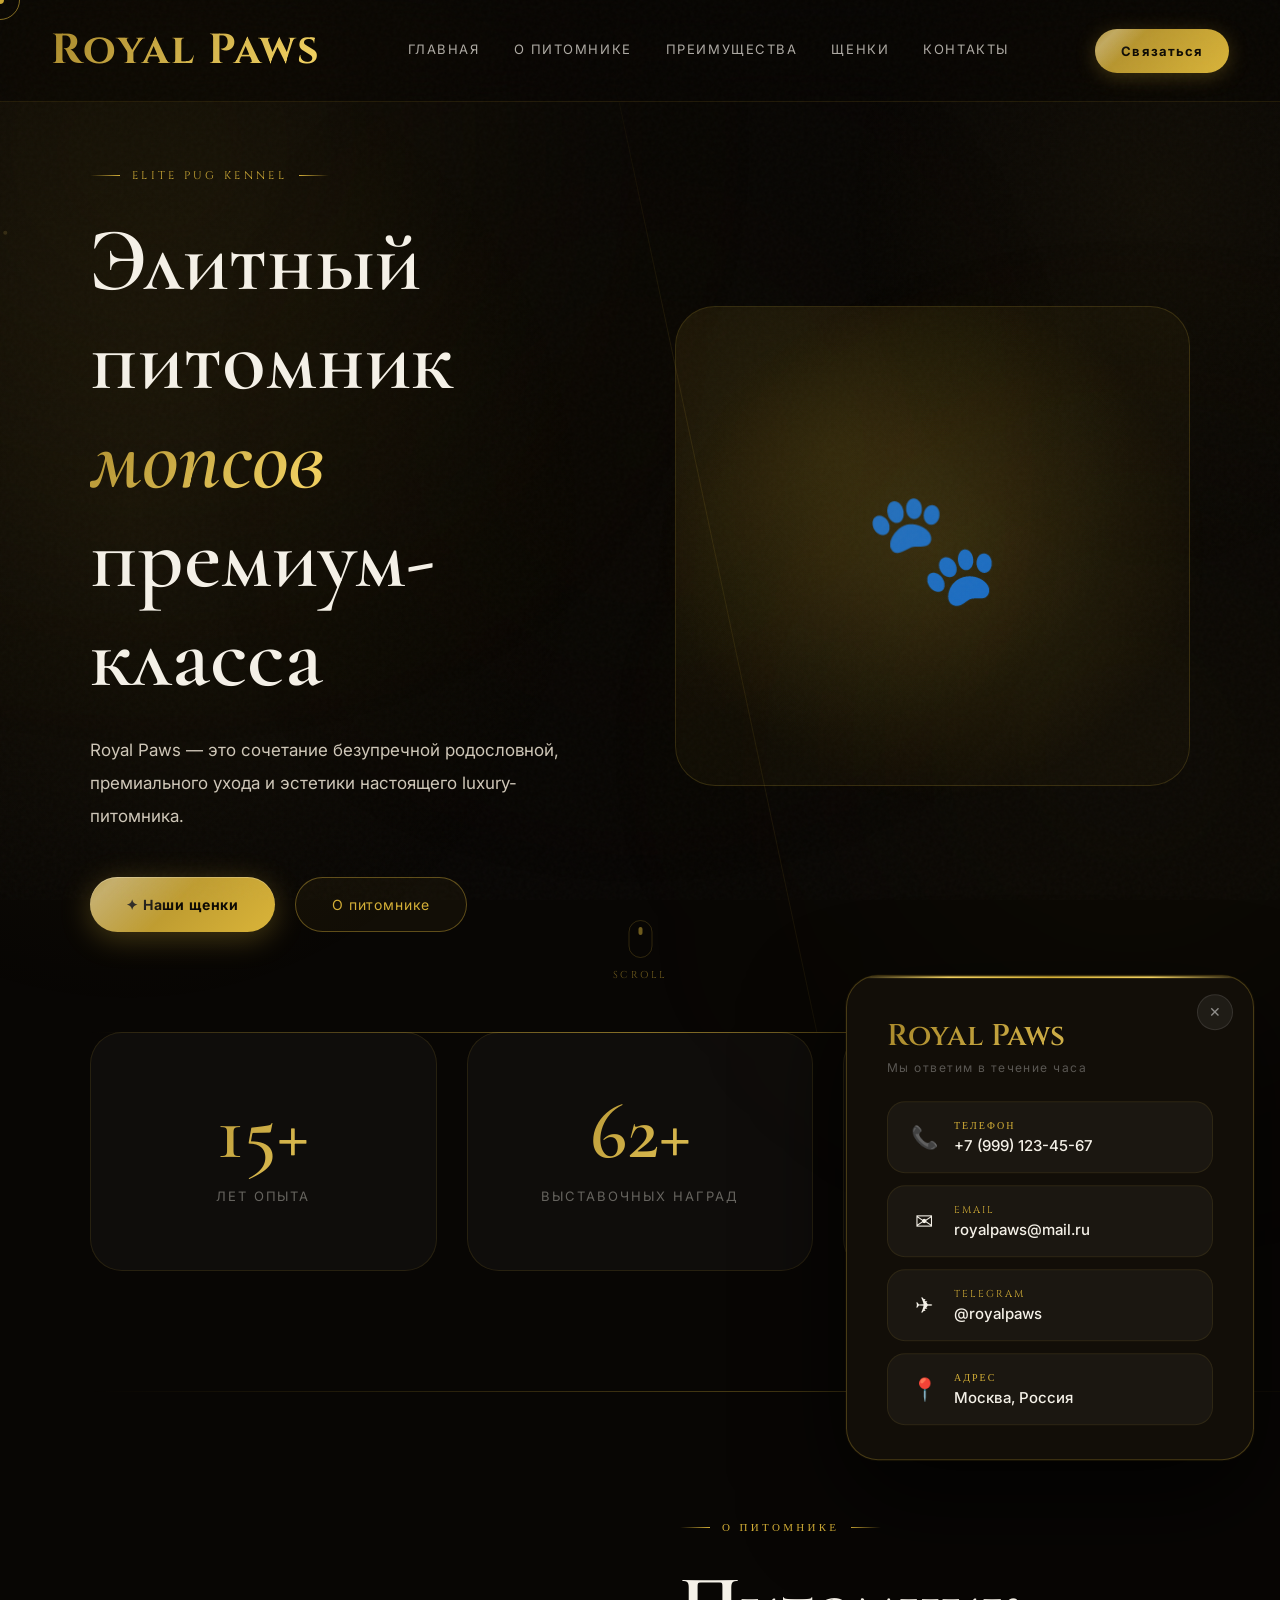
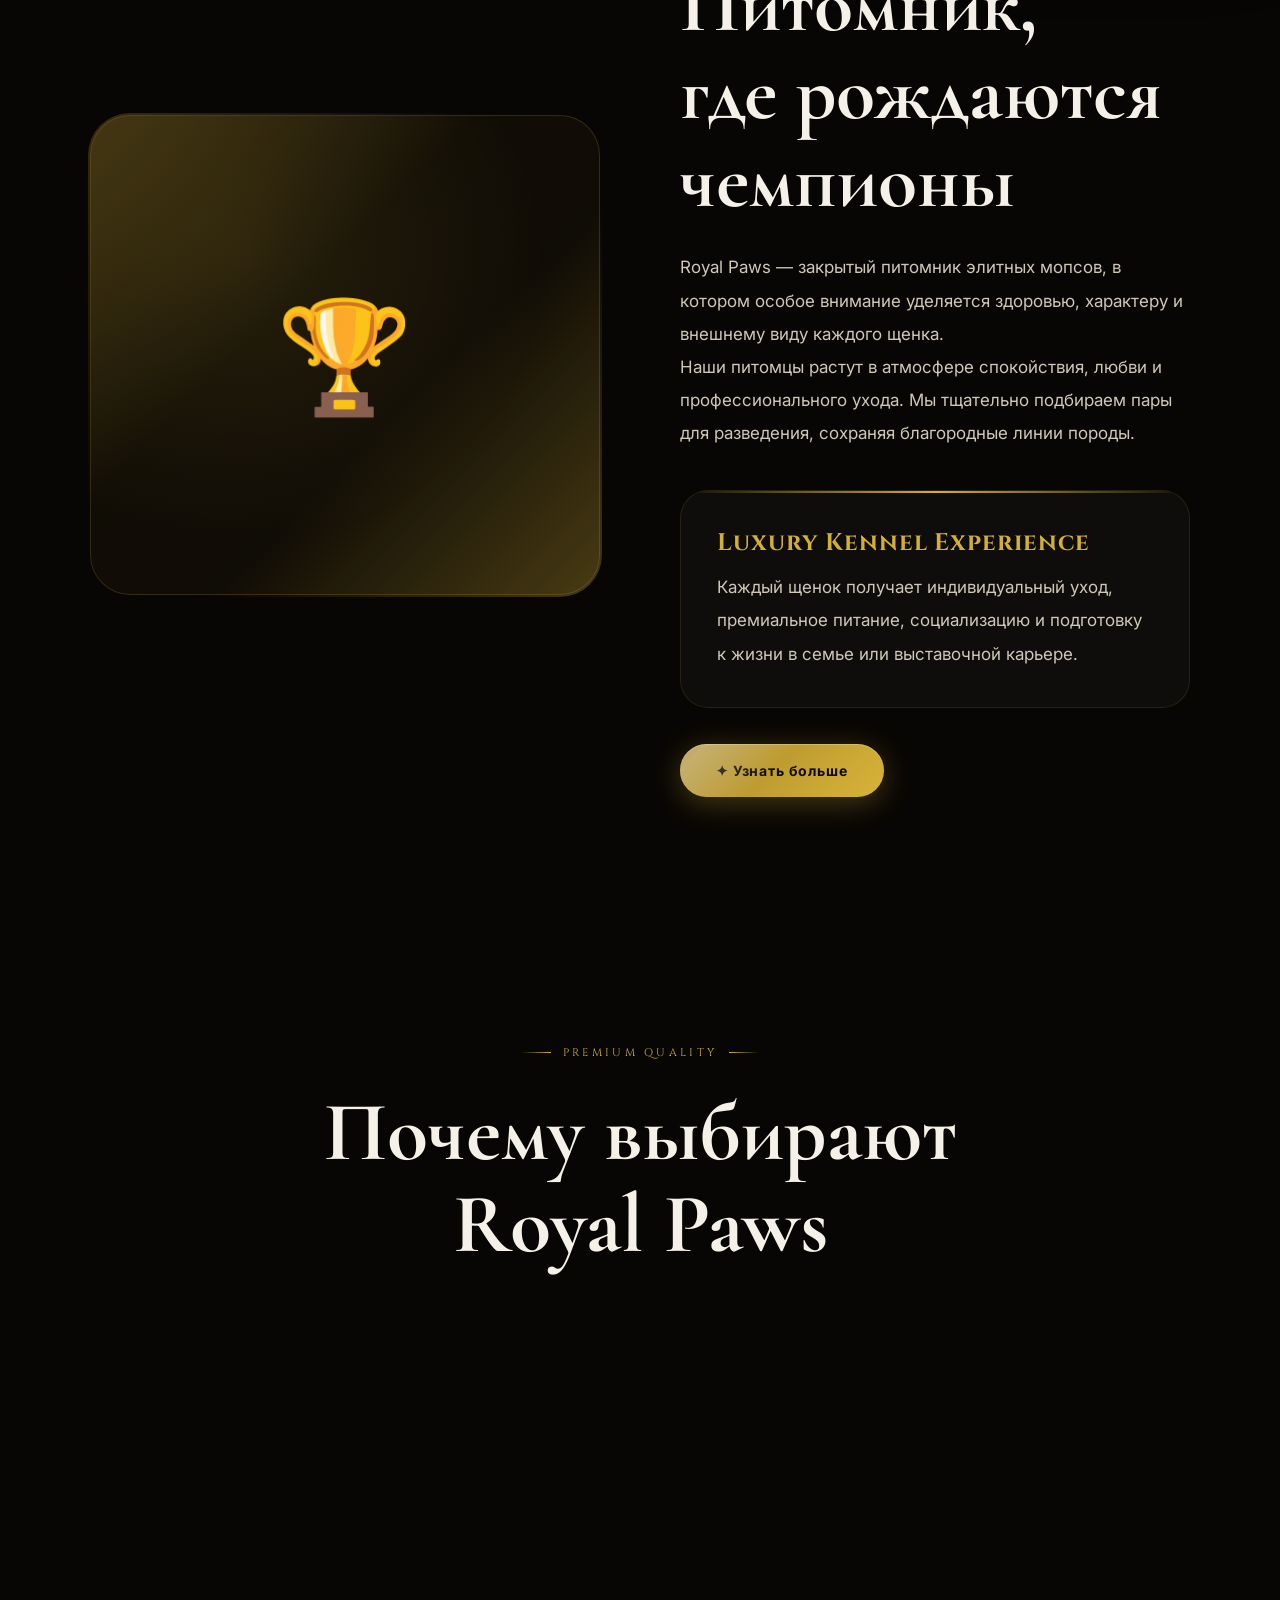
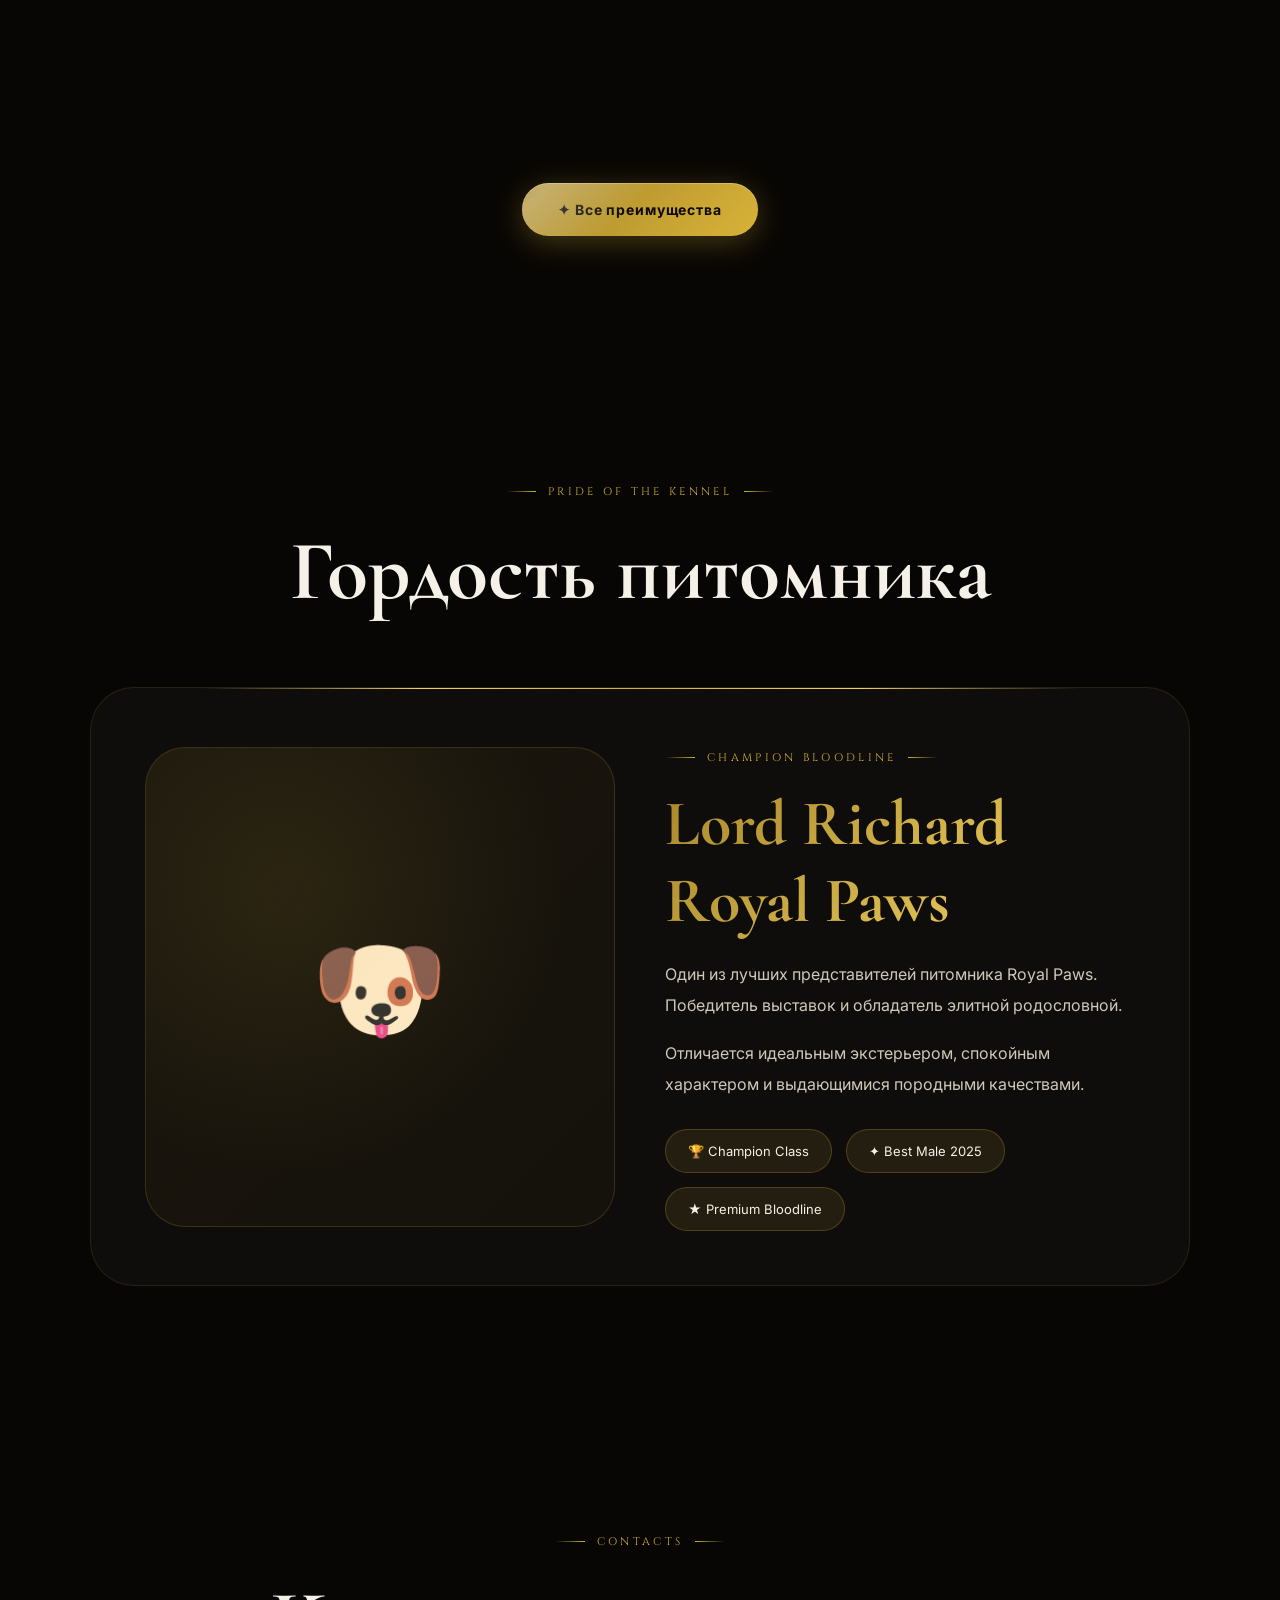
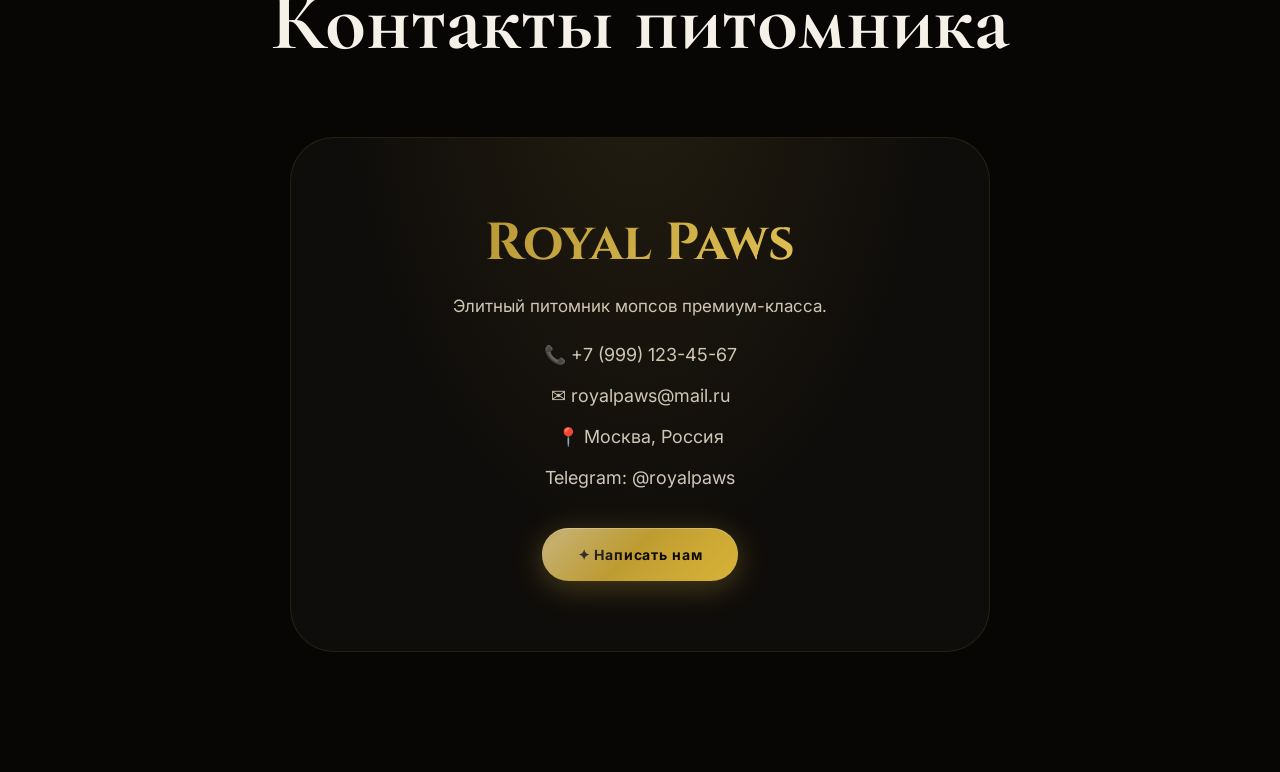
==== commit a55dfd7f: "Add files via upload" ====
--- a/index.html
+++ b/index.html
@@ -32,7 +32,31 @@
         <a href="#contacts">Контакты</a>
     </nav>
     <button class="header-btn contact-trigger-btn ripple-btn" id="contactBtnHeader">Связаться</button>
+    <button class="hamburger" id="hamburger" aria-label="Меню">
+        <span></span><span></span><span></span>
+    </button>
 </header>
+
+<!-- MOBILE NAV DRAWER -->
+<div class="mobile-nav" id="mobileNav">
+    <div class="mobile-nav-overlay" id="mobileNavOverlay"></div>
+    <div class="mobile-nav-drawer">
+        <div class="mobile-nav-header">
+            <div class="mobile-nav-logo">Royal Paws</div>
+            <button class="mobile-nav-close" id="mobileNavClose">✕</button>
+        </div>
+        <div class="mobile-nav-links">
+            <a href="#hero">Главная</a>
+            <a href="about.html">О питомнике</a>
+            <a href="advantages.html">Преимущества</a>
+            <a href="puppies.html">Щенки</a>
+            <a href="#contacts">Контакты</a>
+        </div>
+        <div class="mobile-nav-footer">
+            <button class="gold-btn ripple-btn contact-trigger-btn" style="width:100%;justify-content:center;">✦ Связаться</button>
+        </div>
+    </div>
+</div>
 
 <section class="hero" id="hero">
     <div class="hero-content">
@@ -210,5 +234,6 @@
 
 <script src="script.js"></script>
 <script src="contact-popup.js"></script>
+<script src="mobile-nav.js"></script>
 </body>
 </html>
--- a/style.css
+++ b/style.css
@@ -1242,27 +1242,7 @@
     margin: 0 0 40px;
 }
 
-/* ===== RESPONSIVE ===== */
-@media(max-width: 980px) {
-    nav, .header-btn { display: none; }
-    .hero, .about, .advantages-grid, .dogs-grid, .stats { grid-template-columns: 1fr; }
-    .hero h1, .about-content h2, .section-title h2 { font-size: 60px; }
-    .pride-card { grid-template-columns: 1fr; }
-    .pride-content h3 { font-size: 48px; }
-    .page-hero h1 { font-size: 66px; }
-}
-
-@media(max-width: 700px) {
-    .puppy-modal-inner { grid-template-columns: 1fr; }
-    .puppy-modal-gallery { border-radius: 40px 40px 0 0; min-height: 280px; }
-    .puppy-modal-info { padding: 30px 26px 30px; }
-    .puppy-modal-info h2 { font-size: 44px; }
-    .puppy-modal-footer { flex-direction: column; align-items: flex-start; }
-}
-
-@media(max-width: 600px) {
-    .contact-popup { max-width: 100%; padding: 0 14px 18px; }
-}
+/* Old responsive section replaced by MOBILE ADAPTATION v2 below */
 
 /* ===== REVEAL LINE ANIMATION ===== */
 @keyframes revealLine {
@@ -1283,3 +1263,383 @@
 @keyframes rippleAnim {
     to { transform: scale(4); opacity: 0; }
 }
+
+/* ============================================================
+   ROYAL PAWS — MOBILE ADAPTATION v2
+   Full responsive overhaul for phones & tablets
+   ============================================================ */
+
+/* ===== MOBILE: HAMBURGER MENU ===== */
+.hamburger {
+    display: none;
+    flex-direction: column;
+    justify-content: center;
+    gap: 5px;
+    width: 44px;
+    height: 44px;
+    background: rgba(212,175,55,.08);
+    border: 1px solid rgba(212,175,55,.2);
+    border-radius: 12px;
+    cursor: pointer;
+    padding: 10px;
+    transition: background .3s, border-color .3s;
+    z-index: 1100;
+    flex-shrink: 0;
+}
+.hamburger:hover {
+    background: rgba(212,175,55,.15);
+    border-color: rgba(212,175,55,.45);
+}
+.hamburger span {
+    display: block;
+    width: 100%;
+    height: 1.5px;
+    background: var(--gold);
+    border-radius: 2px;
+    transition: transform .35s cubic-bezier(.4,0,.2,1), opacity .3s, width .3s;
+    transform-origin: center;
+}
+.hamburger.open span:nth-child(1) { transform: translateY(6.5px) rotate(45deg); }
+.hamburger.open span:nth-child(2) { opacity: 0; width: 0; }
+.hamburger.open span:nth-child(3) { transform: translateY(-6.5px) rotate(-45deg); }
+
+/* ===== MOBILE NAV DRAWER ===== */
+.mobile-nav {
+    display: none;
+    position: fixed;
+    inset: 0;
+    z-index: 1050;
+    pointer-events: none;
+}
+.mobile-nav-overlay {
+    position: absolute;
+    inset: 0;
+    background: rgba(0,0,0,.7);
+    backdrop-filter: blur(8px);
+    opacity: 0;
+    transition: opacity .4s;
+}
+.mobile-nav-drawer {
+    position: absolute;
+    top: 0; right: 0;
+    width: min(340px, 85vw);
+    height: 100%;
+    background: #0d0b08;
+    border-left: 1px solid rgba(212,175,55,.18);
+    transform: translateX(100%);
+    transition: transform .45s cubic-bezier(.22,.68,0,1.15);
+    display: flex;
+    flex-direction: column;
+    padding: 28px;
+    overflow-y: auto;
+}
+.mobile-nav-drawer::before {
+    content: '';
+    position: absolute;
+    top: 0; left: 0; bottom: 0;
+    width: 2px;
+    background: linear-gradient(180deg, transparent, var(--gold) 30%, var(--gold) 70%, transparent);
+    opacity: 0;
+    transition: opacity .4s .2s;
+}
+.mobile-nav.open {
+    pointer-events: all;
+}
+.mobile-nav.open .mobile-nav-overlay { opacity: 1; }
+.mobile-nav.open .mobile-nav-drawer  { transform: translateX(0); }
+.mobile-nav.open .mobile-nav-drawer::before { opacity: .4; }
+
+.mobile-nav-header {
+    display: flex;
+    justify-content: space-between;
+    align-items: center;
+    margin-bottom: 44px;
+    padding-bottom: 24px;
+    border-bottom: 1px solid rgba(212,175,55,.1);
+}
+.mobile-nav-logo {
+    font-family: 'Cinzel', serif;
+    font-size: 24px;
+    font-weight: 700;
+    background: linear-gradient(135deg, var(--gold-deep), var(--gold-light));
+    -webkit-background-clip: text;
+    -webkit-text-fill-color: transparent;
+    background-clip: text;
+}
+.mobile-nav-close {
+    background: rgba(255,255,255,.06);
+    border: 1px solid rgba(255,255,255,.1);
+    color: rgba(245,241,232,.6);
+    width: 40px; height: 40px;
+    border-radius: 50%;
+    cursor: pointer;
+    font-size: 18px;
+    display: flex; align-items: center; justify-content: center;
+    transition: all .25s;
+}
+.mobile-nav-close:hover {
+    background: rgba(212,175,55,.15);
+    border-color: var(--gold);
+    color: var(--gold);
+    transform: rotate(90deg);
+}
+
+.mobile-nav-links {
+    display: flex;
+    flex-direction: column;
+    gap: 6px;
+    flex: 1;
+}
+.mobile-nav-links a {
+    color: rgba(245,241,232,.75);
+    text-decoration: none;
+    font-size: 15px;
+    letter-spacing: .1em;
+    text-transform: uppercase;
+    font-family: 'Cinzel', serif;
+    padding: 18px 20px;
+    border-radius: 16px;
+    border: 1px solid transparent;
+    transition: all .25s;
+    display: flex;
+    align-items: center;
+    justify-content: space-between;
+}
+.mobile-nav-links a::after {
+    content: '→';
+    color: var(--gold);
+    opacity: 0;
+    transform: translateX(-8px);
+    transition: all .25s;
+    font-style: normal;
+}
+.mobile-nav-links a:hover {
+    color: var(--gold);
+    background: rgba(212,175,55,.06);
+    border-color: rgba(212,175,55,.15);
+    padding-left: 26px;
+}
+.mobile-nav-links a:hover::after {
+    opacity: 1;
+    transform: translateX(0);
+}
+
+.mobile-nav-footer {
+    margin-top: 32px;
+    padding-top: 24px;
+    border-top: 1px solid rgba(212,175,55,.1);
+}
+.mobile-nav-footer .gold-btn {
+    width: 100%;
+    justify-content: center;
+    padding: 16px;
+    font-size: 14px;
+}
+
+/* ===== RESPONSIVE BREAKPOINTS ===== */
+
+/* Tablet */
+@media (max-width: 980px) {
+    /* Show hamburger, hide desktop nav */
+    .hamburger  { display: flex; }
+    .mobile-nav { display: block; }
+    nav, .header-btn { display: none !important; }
+
+    .header { padding: 16px 5%; }
+    .header.scrolled { padding: 12px 5%; }
+    .logo { font-size: 32px; }
+
+    /* Hero */
+    .hero {
+        grid-template-columns: 1fr;
+        padding: 140px 5% 80px;
+        gap: 50px;
+        text-align: center;
+    }
+    .hero-buttons { justify-content: center; flex-wrap: wrap; }
+    .hero h1 { font-size: 70px; }
+    .hero-image { order: -1; }
+    .hero-img-placeholder { min-height: 340px; font-size: 90px; }
+
+    /* Stats */
+    .stats {
+        grid-template-columns: 1fr;
+        padding: 0 5% 80px;
+        gap: 20px;
+    }
+    .stat-card { padding: 36px; }
+    .stat-card h2 { font-size: 64px; }
+
+    /* About */
+    .about {
+        grid-template-columns: 1fr;
+        padding: 80px 5%;
+        gap: 50px;
+    }
+    .about-content h2 { font-size: 64px; }
+    .about-img-placeholder { min-height: 320px; }
+
+    /* Section titles */
+    .section-title h2 { font-size: 64px; }
+
+    /* Advantages */
+    .advantages { padding: 80px 5%; }
+    .advantages-grid { grid-template-columns: 1fr; gap: 20px; }
+
+    /* Pride */
+    .pride { padding: 80px 5%; }
+    .pride-card { grid-template-columns: 1fr; gap: 40px; padding: 40px; }
+    .pride-content h3 { font-size: 52px; }
+    .pride-img-placeholder { min-height: 280px; font-size: 80px; }
+
+    /* Contacts */
+    .contacts { padding: 80px 5%; }
+    .contact-card { padding: 50px 36px; }
+    .contact-card h3 { font-size: 40px; }
+
+    /* Page hero */
+    .page-hero { padding: 140px 5% 60px; min-height: auto; }
+    .page-hero h1 { font-size: 64px; }
+    .page-hero p { font-size: 16px; }
+
+    /* Dogs grid */
+    .dogs-grid { grid-template-columns: 1fr; }
+
+    /* Puppy modal */
+    .puppy-modal-inner { grid-template-columns: 1fr; }
+    .puppy-modal-gallery { border-radius: 40px 40px 0 0; min-height: 300px; }
+    .puppy-modal-info { padding: 32px 28px; }
+    .puppy-modal-info h2 { font-size: 46px; }
+}
+
+/* Phone */
+@media (max-width: 600px) {
+    .header { padding: 14px 4%; }
+    .logo { font-size: 26px; }
+
+    /* Hero */
+    .hero { padding: 110px 4% 60px; gap: 36px; }
+    .hero h1 { font-size: 48px; line-height: 1.15; }
+    .hero p { font-size: 15px; }
+    .hero-buttons { flex-direction: column; align-items: center; gap: 14px; }
+    .hero-buttons .gold-btn,
+    .hero-buttons .outline-btn { width: 100%; max-width: 280px; justify-content: center; text-align: center; }
+    .hero-img-placeholder { min-height: 280px; font-size: 72px; }
+    .scroll-indicator { display: none; }
+
+    /* Stats */
+    .stats { padding: 0 4% 60px; }
+    .stat-card { padding: 28px 24px; border-radius: 24px; }
+    .stat-card h2 { font-size: 54px; }
+
+    /* About */
+    .about { padding: 60px 4%; gap: 40px; }
+    .about-content h2 { font-size: 48px; line-height: 1.1; }
+    .about-box { padding: 26px; }
+    .about-box h3 { font-size: 20px; }
+    .about-img-placeholder { min-height: 260px; font-size: 72px; }
+
+    /* Advantages */
+    .advantages { padding: 60px 4%; }
+    .section-title { margin-bottom: 44px; }
+    .section-title h2 { font-size: 46px; }
+    .advantage-card { padding: 32px 28px; border-radius: 24px; }
+    .advantage-card h3 { font-size: 30px; }
+
+    /* Pride */
+    .pride { padding: 60px 4%; }
+    .pride-card { padding: 30px 24px; border-radius: 28px; gap: 30px; }
+    .pride-content h3 { font-size: 40px; line-height: 1.1; }
+    .pride-awards { gap: 10px; }
+    .award { padding: 10px 16px; font-size: 12px; }
+
+    /* Contacts */
+    .contacts { padding: 60px 4%; }
+    .contact-card { padding: 36px 24px; border-radius: 28px; }
+    .contact-card h3 { font-size: 32px; }
+    .contact-item { font-size: 16px; }
+
+    /* Gold btn full-width in contacts */
+    .contact-card .gold-btn { width: 100%; justify-content: center; }
+
+    /* Modal */
+    .modal-content { padding: 44px 28px; border-radius: 28px; }
+    .modal-content h2 { font-size: 36px; }
+
+    /* Page hero */
+    .page-hero { padding: 110px 4% 50px; }
+    .page-hero h1 { font-size: 44px; }
+    .page-hero p { font-size: 15px; margin-top: 20px; }
+
+    /* Contact popup */
+    .contact-popup { max-width: 100%; padding: 0 10px 16px; }
+    .contact-popup-inner { padding: 28px 22px 24px; border-radius: 24px; }
+    .contact-popup-logo { font-size: 24px; }
+    .cp-value { font-size: 14px; }
+
+    /* Puppy modal */
+    .puppy-modal { padding: 10px; }
+    .puppy-modal-content { border-radius: 28px; max-height: 96vh; }
+    .puppy-modal-info { padding: 24px 20px; gap: 14px; }
+    .puppy-modal-info h2 { font-size: 36px; }
+    .puppy-modal-desc { font-size: 14px; }
+    .puppy-specs { grid-template-columns: 1fr 1fr; gap: 10px; }
+    .spec-item { padding: 12px 14px; border-radius: 14px; }
+    .puppy-modal-footer { flex-direction: column; align-items: flex-start; gap: 12px; }
+    .puppy-modal-actions { width: 100%; }
+    .puppy-modal-actions .gold-btn,
+    .puppy-modal-actions .pay-btn { flex: 1; justify-content: center; text-align: center; }
+    .puppy-modal-gallery { min-height: 260px; }
+    .gallery-emoji { font-size: 90px; }
+
+    /* Dog cards */
+    .dog-card img { height: 280px; }
+    .dog-info h3 { font-size: 38px; }
+    .dog-info { padding: 26px; }
+
+    /* Breadcrumb */
+    .breadcrumb { font-size: 12px; gap: 7px; }
+
+    /* Gold divider */
+    .gold-divider { margin: 0 4% !important; }
+}
+
+/* Extra small */
+@media (max-width: 380px) {
+    .hero h1 { font-size: 40px; }
+    .about-content h2 { font-size: 40px; }
+    .section-title h2 { font-size: 38px; }
+    .pride-content h3 { font-size: 34px; }
+    .logo { font-size: 22px; }
+    .puppy-specs { grid-template-columns: 1fr; }
+}
+
+/* ===== TOUCH-FRIENDLY IMPROVEMENTS ===== */
+@media (hover: none) {
+    /* Disable custom cursor on touch devices */
+    .cursor-dot, .cursor-ring { display: none !important; }
+    body { cursor: auto; }
+
+    /* Make card arrows always visible on touch */
+    .card-arrow { opacity: 1 !important; }
+
+    /* Bigger tap targets */
+    nav a { padding: 10px 0; }
+    .gallery-arrow { width: 52px; height: 52px; font-size: 20px; }
+    .gallery-prev { left: 10px; }
+    .gallery-next { right: 10px; }
+
+    /* Remove hover-only transforms that break on mobile */
+    .stat-card:hover,
+    .advantage-card:hover,
+    .pride-card:hover,
+    .dog-card:hover,
+    .about-box:hover { transform: none; }
+}
+
+/* ===== SAFE AREA (notch/home bar) ===== */
+@supports (padding: max(0px)) {
+    .header { padding-left: max(4%, env(safe-area-inset-left)); padding-right: max(4%, env(safe-area-inset-right)); }
+    .mobile-nav-drawer { padding-bottom: max(28px, env(safe-area-inset-bottom)); }
+    .contact-popup { padding-bottom: max(16px, env(safe-area-inset-bottom)); }
+}
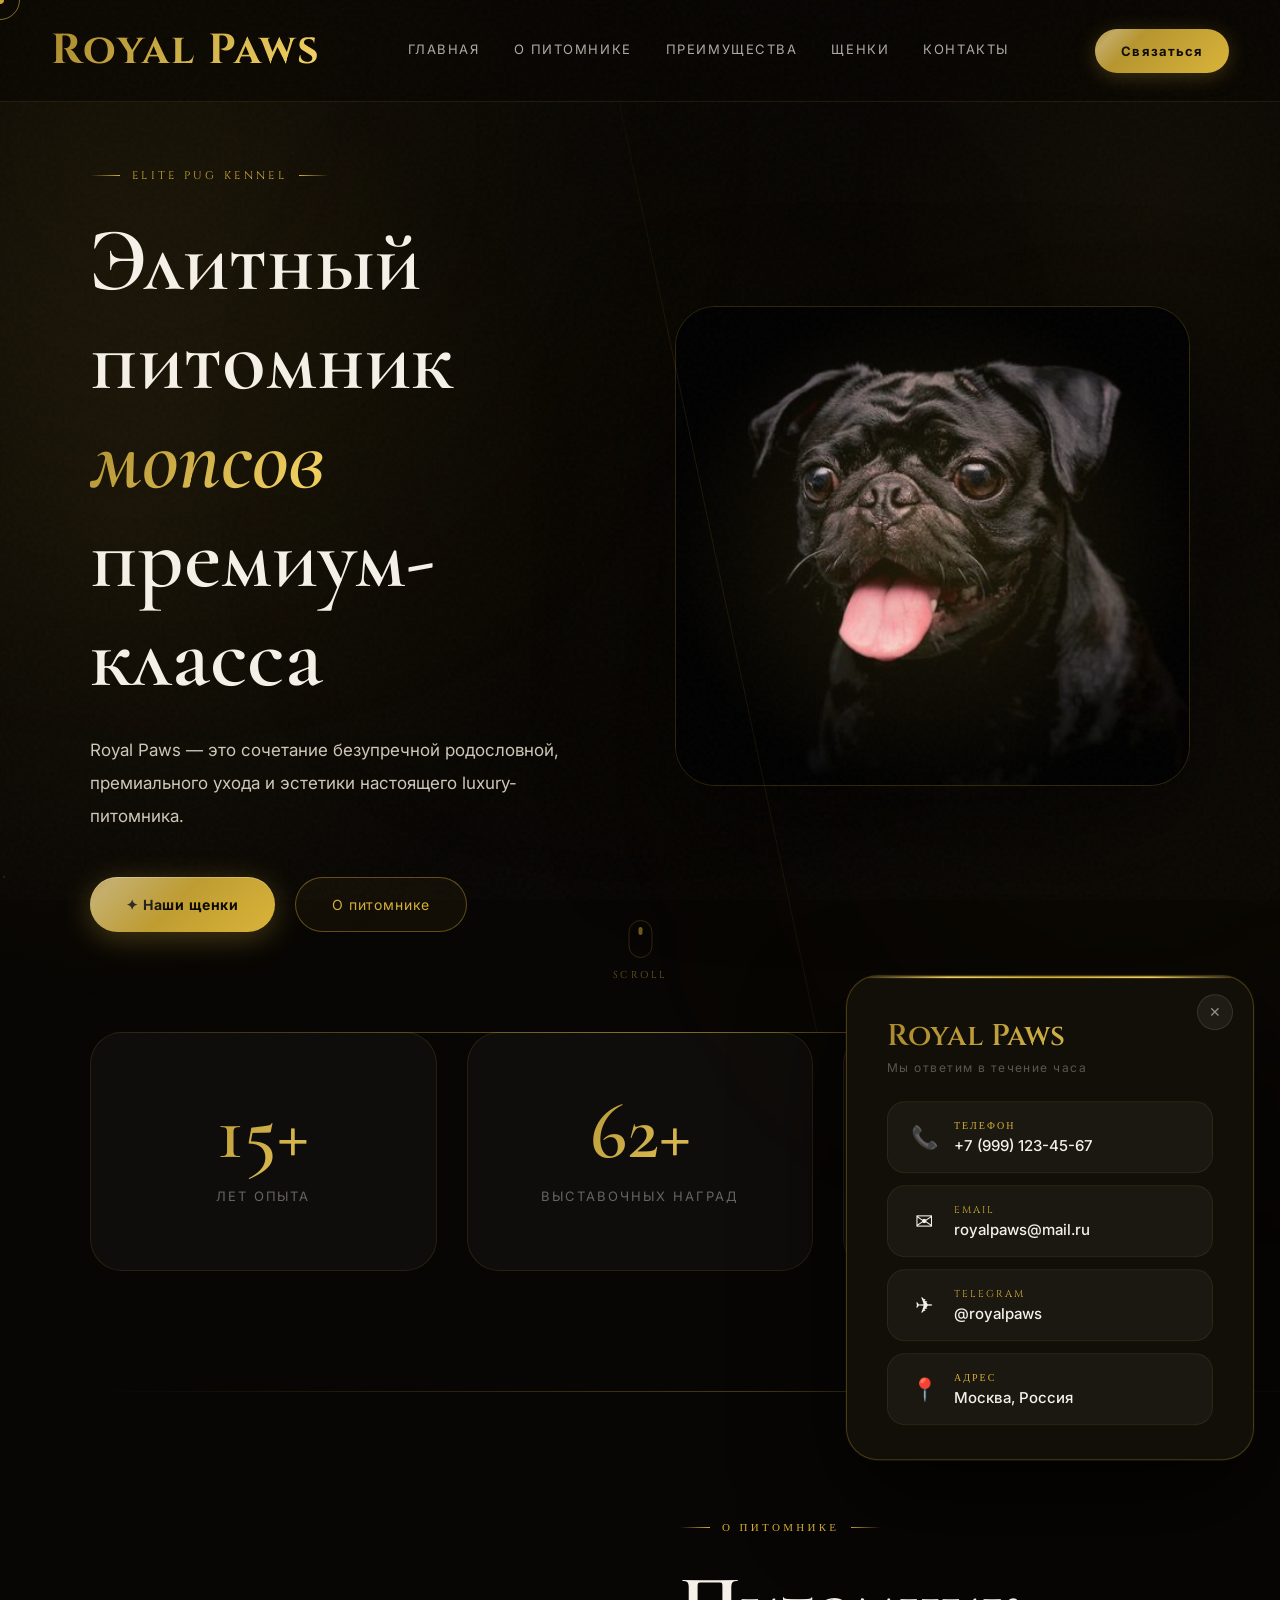
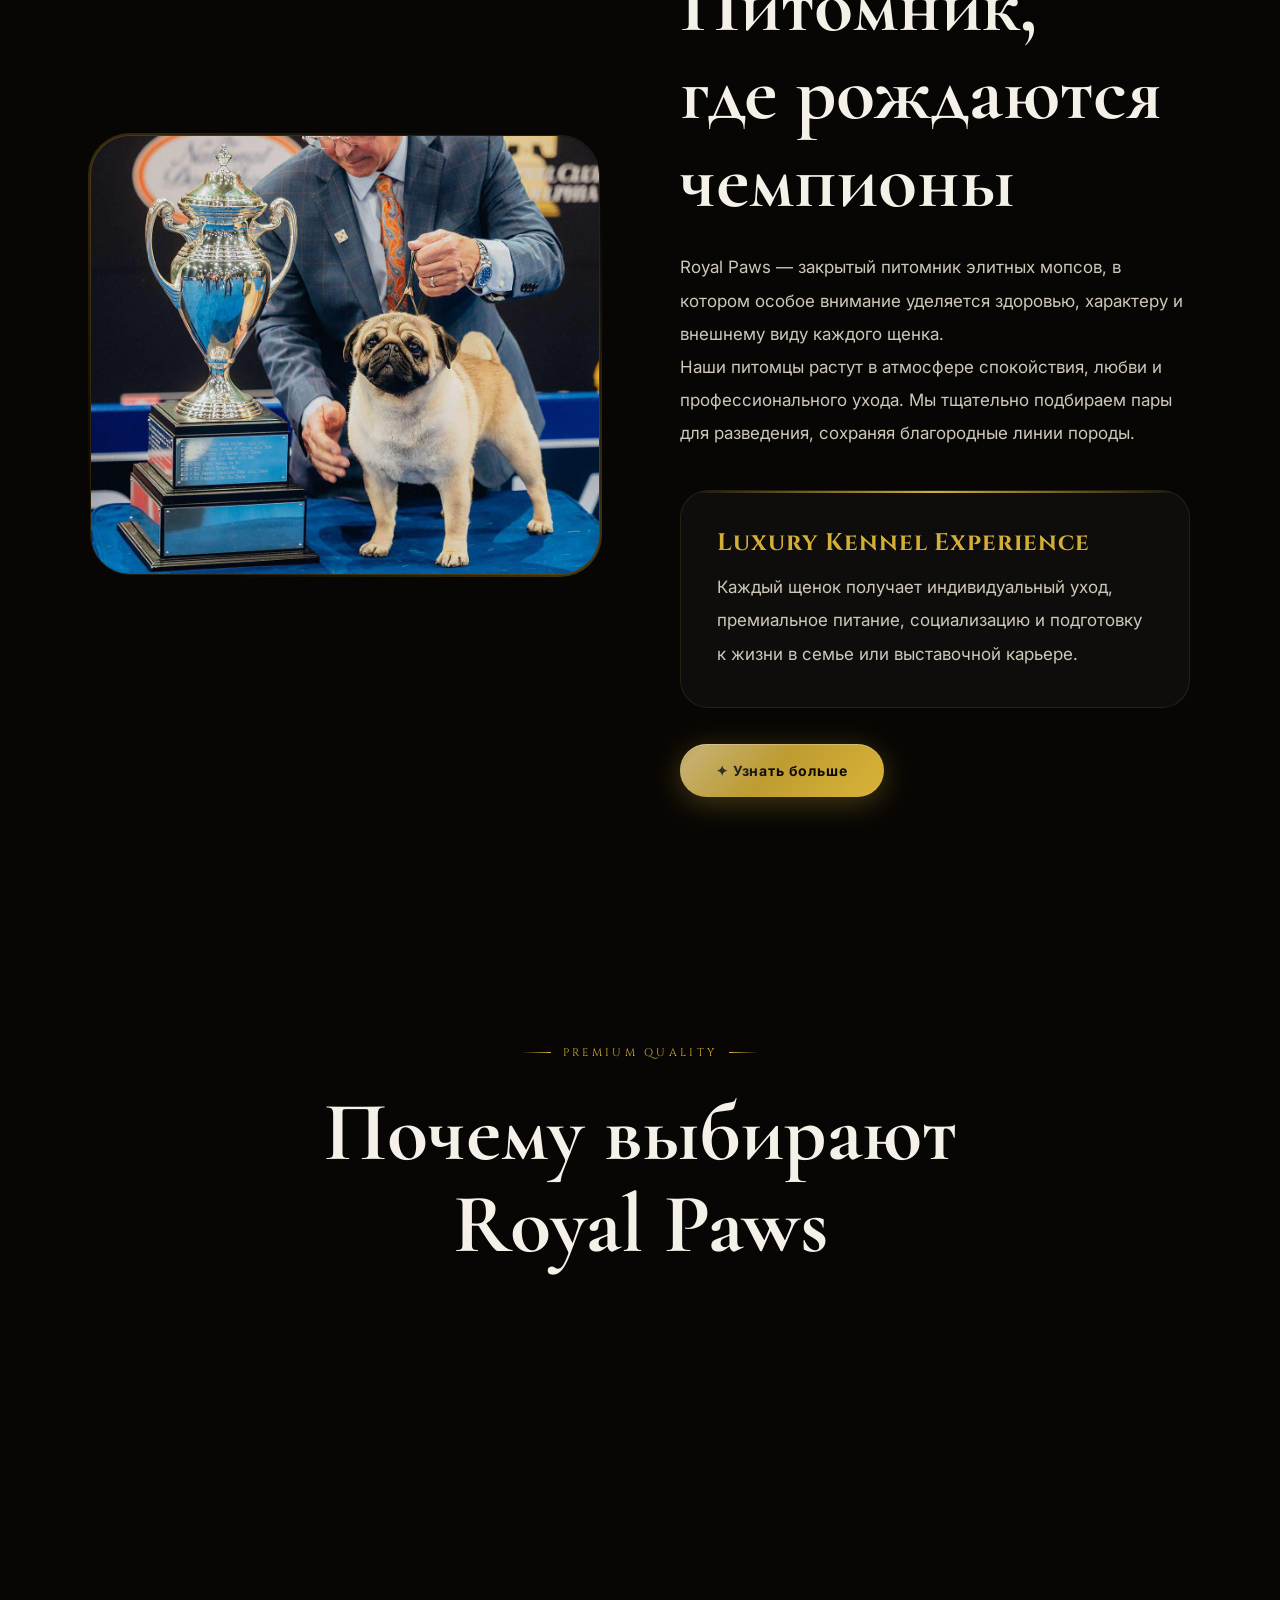
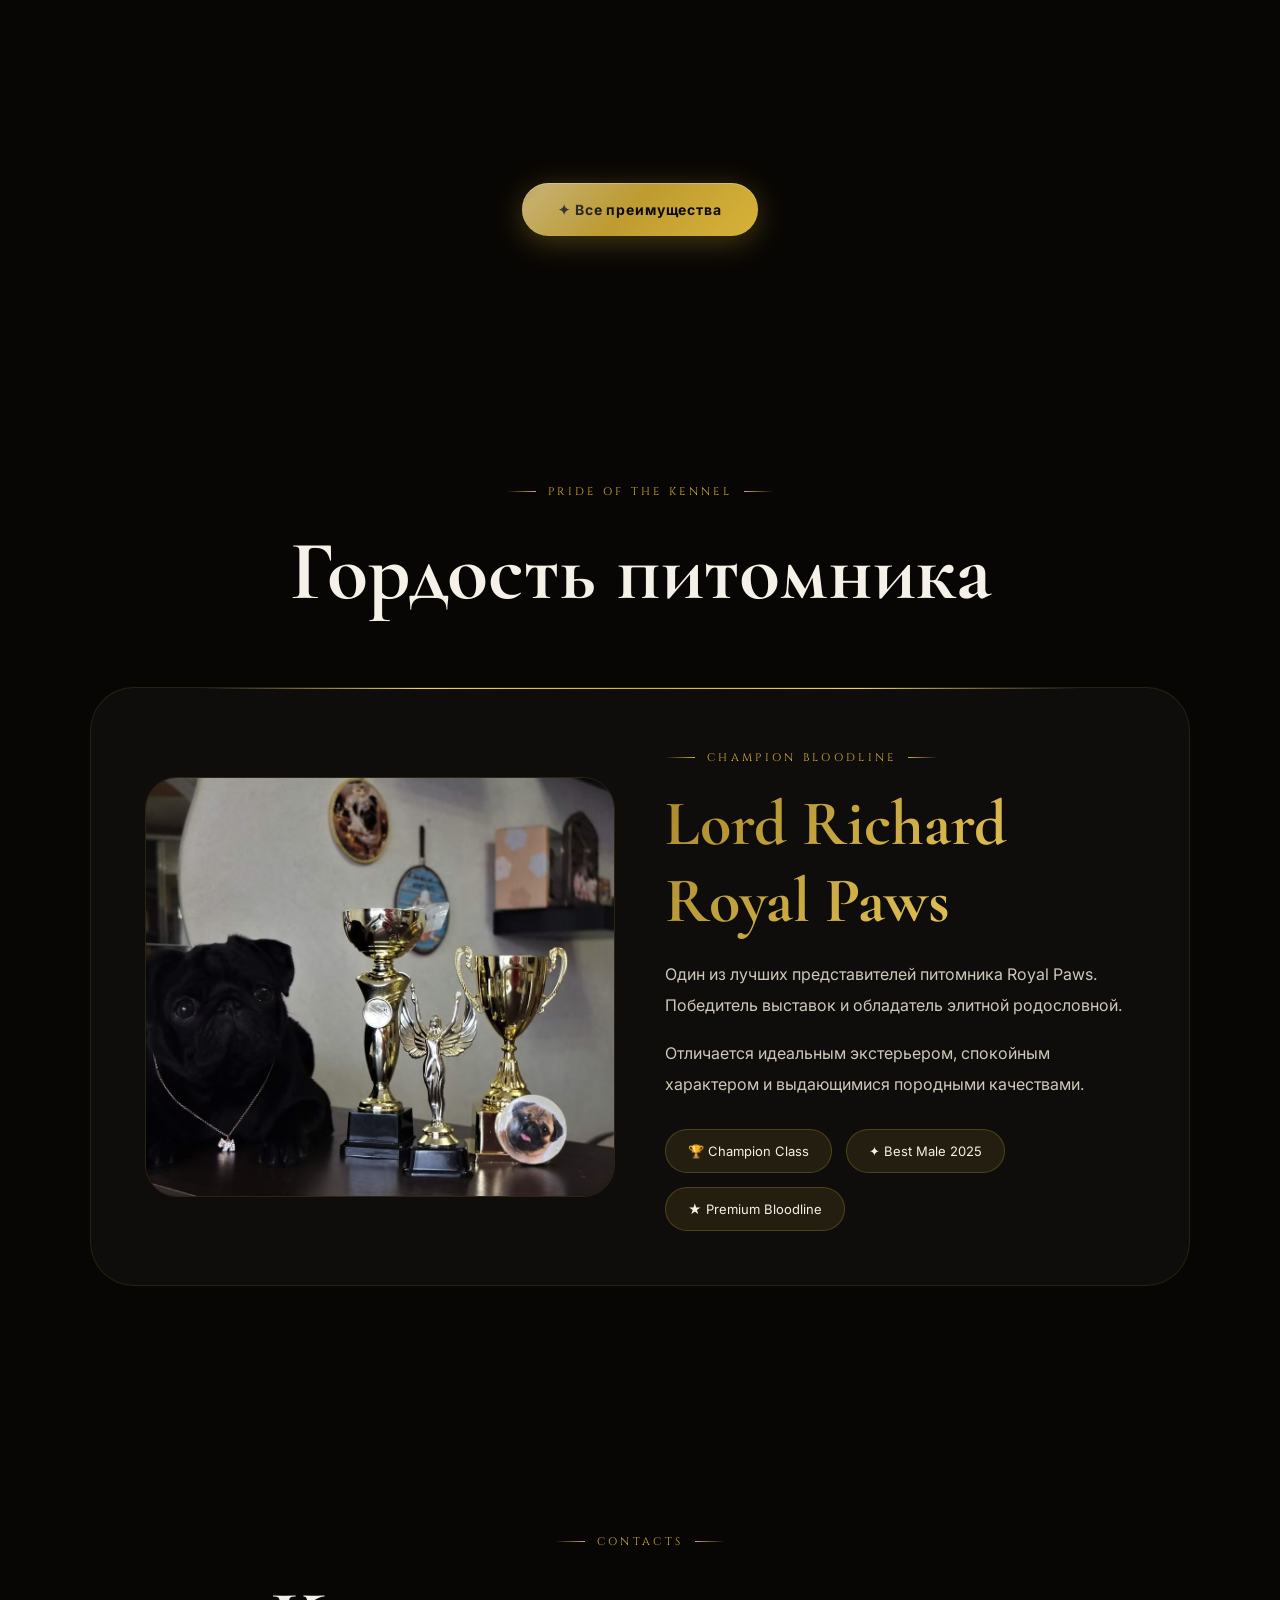
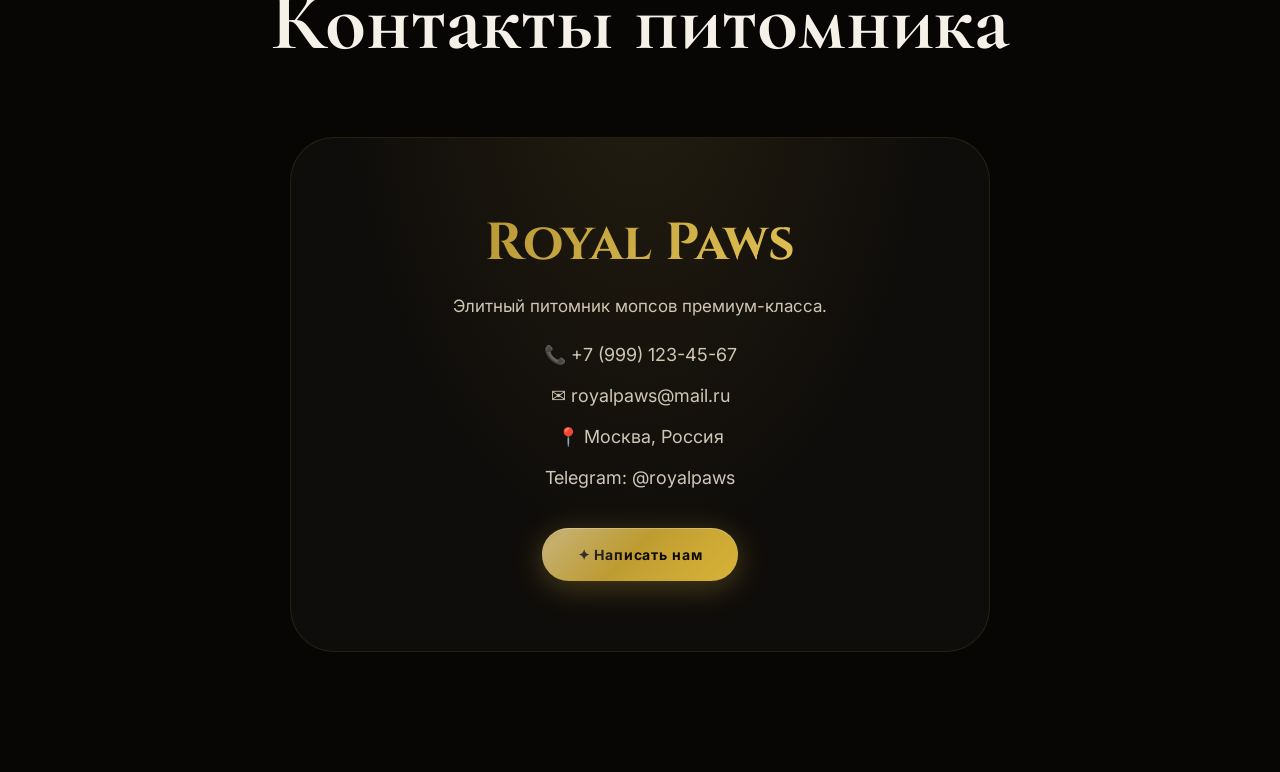
==== commit 7e8d0427: "Add files via upload" ====
--- a/index.html
+++ b/index.html
@@ -70,7 +70,7 @@
     </div>
 
     <div class="hero-image floating">
-        <div class="hero-img-placeholder">🐾</div>
+        <img src="images/hero-dog.jpg" alt="Royal Paws — главное фото" class="hero-img">
     </div>
 
     <div class="scroll-indicator">
@@ -98,7 +98,7 @@
 
 <section class="about fade-up" id="about">
     <div class="about-image fade-left">
-        <div class="about-img-placeholder">🏆</div>
+        <img src="images/about-kennel.jpg" alt="О питомнике" class="about-img">
     </div>
     <div class="about-content fade-right">
         <span class="premium-label">О ПИТОМНИКЕ</span>
@@ -149,7 +149,7 @@
     </div>
     <div class="pride-card">
         <div class="pride-image">
-            <div class="pride-img-placeholder">🐶</div>
+            <img src="images/pride-dog.jpg" alt="Lord Richard Royal Paws" class="pride-img">
         </div>
         <div class="pride-content">
             <span class="premium-label">CHAMPION BLOODLINE</span>
@@ -232,8 +232,12 @@
 </div>
 <div class="contact-popup-overlay" id="popupOverlay"></div>
 
-<script src="script.js"></script>
-<script src="contact-popup.js"></script>
-<script src="mobile-nav.js"></script>
+
+
+
+<script src="js/main.js"></script>
+<script src="js/contact-popup.js"></script>
+<script src="js/mobile-nav.js"></script>
+<script src="js/index.js"></script>
 </body>
 </html>
--- a/style.css
+++ b/style.css
@@ -365,23 +365,19 @@
     transition: all .35s cubic-bezier(.34,1.56,.64,1);
     position: relative;
     overflow: hidden;
-}
-.outline-btn::after {
-    content: '';
-    position: absolute;
-    inset: 0;
-    background: linear-gradient(135deg, var(--gold-deep), var(--gold), var(--gold-light));
-    opacity: 0;
-    transition: opacity .3s;
+    display: inline-flex; align-items: center;
+    cursor: pointer;
+    font-family: 'Inter', sans-serif;
 }
 .outline-btn:hover {
     border-color: var(--gold);
     color: #0d0a04;
+    background: linear-gradient(135deg, var(--gold-deep), var(--gold), var(--gold-light));
     transform: translateY(-5px);
     box-shadow: 0 12px 40px rgba(212,175,55,.4);
 }
-.outline-btn:hover::after { opacity: 1; }
-.outline-btn span { position: relative; z-index: 1; }
+.outline-btn span,
+.outline-btn > * { position: relative; z-index: 1; }
 
 /* Hero image */
 .hero-image {
@@ -643,7 +639,7 @@
     box-shadow: 0 24px 80px rgba(212,175,55,.2);
 }
 
-.dog-card img { width: 100%; height: 380px; object-fit: cover; }
+.dog-card img { width: 100%; height: 380px; object-fit: cover; object-position: center center; }
 .dog-info { padding: 34px; }
 .dog-info span { color: var(--gold); letter-spacing: .15em; font-size: 11px; font-family: 'Cinzel', serif; }
 .dog-info h3 { font-family: 'Cormorant Garamond', serif; font-size: 50px; margin: 12px 0; }
@@ -709,6 +705,14 @@
     border-color: rgba(212,175,55,.5);
     box-shadow: 0 30px 100px rgba(212,175,55,.25);
 }
+/* Prevent GPU text blur on hover */
+.pride-card {
+    -webkit-font-smoothing: antialiased;
+    -moz-osx-font-smoothing: grayscale;
+    backface-visibility: hidden;
+    -webkit-backface-visibility: hidden;
+    transform-style: flat;
+}
 
 .pride-image img { width: 100%; border-radius: 32px; height: 100%; object-fit: cover; }
 .pride-content h3 {
@@ -888,20 +892,19 @@
     transform: rotate(90deg);
 }
 
-.puppy-modal-inner { display: grid; grid-template-columns: 1fr 1fr; }
+.puppy-modal-inner { display: grid; grid-template-columns: 1fr 1fr; align-items: stretch; min-height: 520px; }
 
 /* Gallery */
 .puppy-modal-gallery {
     position: relative; overflow: hidden;
     border-radius: 40px 0 0 40px;
-    min-height: 500px;
     background: #0a0804;
-    display: flex; flex-direction: column;
-}
-.gallery-track-wrap { flex: 1; overflow: hidden; position: relative; }
+    min-height: 520px;
+}
+.gallery-track-wrap { position: absolute; inset: 0; overflow: hidden; }
 .gallery-track { display: flex; height: 100%; transition: transform .45s cubic-bezier(.4,0,.2,1); }
-.gallery-slide { min-width: 100%; height: 100%; }
-.gallery-slide img { width: 100%; height: 100%; object-fit: cover; display: block; }
+.gallery-slide { min-width: 100%; height: 100%; display: flex; }
+.gallery-slide img { width: 100%; height: 100%; object-fit: cover; object-position: center top; display: block; }
 .gallery-emoji {
     width: 100%; height: 100%;
     display: flex; align-items: center; justify-content: center;
@@ -958,12 +961,7 @@
 .spec-value { color: var(--text); font-size: 14px; font-weight: 500; }
 
 .puppy-badge {
-    position: absolute; top: 20px; left: 20px;
-    background: rgba(212,175,55,.9);
-    color: #0d0a04; font-weight: 700;
-    font-size: 11px; letter-spacing: .2em;
-    padding: 8px 18px; border-radius: 999px;
-    font-family: 'Cinzel', serif;
+    display: none;
 }
 
 .puppy-modal-footer {
@@ -1068,7 +1066,7 @@
 /* ===== CARD GALLERY ===== */
 .card-gallery { position: relative; overflow: hidden; border-radius: 32px 32px 0 0; height: 380px; }
 .card-gallery img, .card-emoji-slide {
-    width: 100%; height: 380px; object-fit: cover; display: block; transition: opacity .3s;
+    width: 100%; height: 380px; object-fit: cover; object-position: center center; display: block; transition: opacity .3s;
 }
 .card-arrow {
     position: absolute; top: 50%; transform: translateY(-50%);
@@ -1200,6 +1198,81 @@
 @keyframes shimmerBg {
     0%,100% { opacity: .4; }
     50%      { opacity: 1; }
+}
+
+/* ===== REAL IMAGES (replacing emoji placeholders) ===== */
+
+/* Hero — правая карточка */
+.hero-img {
+    width: 100%; height: 100%; min-height: 480px;
+    border-radius: 40px;
+    object-fit: cover;
+    border: 1px solid rgba(212,175,55,.18);
+    display: block;
+}
+
+/* index.html — секция «О питомнике» */
+.about-img {
+    width: 100%; min-height: 440px;
+    border-radius: 36px;
+    object-fit: cover;
+    border: 1px solid rgba(212,175,55,.15);
+    display: block;
+}
+
+/* index.html — секция «Гордость питомника» */
+.pride-img {
+    width: 100%; min-height: 420px;
+    border-radius: 36px;
+    object-fit: cover;
+    border: 1px solid rgba(212,175,55,.15);
+    display: block;
+}
+
+/* about.html — история питомника */
+.story-img {
+    width: 100%; min-height: 520px;
+    border-radius: 44px;
+    object-fit: cover;
+    border: 1px solid rgba(212,175,55,.15);
+    display: block;
+}
+
+/* about.html — команда */
+.team-photo {
+    width: 80px; height: 80px;
+    border-radius: 50%;
+    object-fit: cover;
+    border: 2px solid rgba(212,175,55,.3);
+    margin-bottom: 22px;
+    display: block;
+}
+
+/* advantages.html — большие блоки */
+.feature-img {
+    width: 100%; height: 100%;
+    min-height: 400px;
+    object-fit: cover;
+    border-radius: 44px;
+    display: block;
+}
+
+/* puppies — карточки */
+.dog-card img {
+    width: 100%;
+    height: 380px;
+    object-fit: cover;
+    object-position: center center;
+    display: block;
+    border-radius: 0;
+}
+/* модальная галерея — заполняет контейнер целиком */
+.gallery-slide img {
+    width: 100%;
+    height: 100%;
+    object-fit: cover;
+    display: block;
+    border-radius: 0;
 }
 
 /* ===== PUPPIES PAGE ===== */
@@ -1643,3 +1716,27 @@
     .mobile-nav-drawer { padding-bottom: max(28px, env(safe-area-inset-bottom)); }
     .contact-popup { padding-bottom: max(16px, env(safe-area-inset-bottom)); }
 }
+
+/* ===== PUPPIES PAGE MOBILE ===== */
+@media (max-width: 980px) {
+    .puppies-page { padding: 120px 5% 80px; }
+}
+@media (max-width: 600px) {
+    .puppies-page { padding: 100px 4% 60px; }
+    .puppies-page .section-title { margin-bottom: 36px; }
+    .card-gallery { height: 280px; }
+    .card-gallery img,
+    .card-gallery > div { height: 280px !important; }
+    .card-emoji-slide { height: 280px !important; }
+}
+
+/* ===== CARD IN ANIMATION (moved from JS for mobile reliability) ===== */
+@keyframes cardIn {
+    from { opacity: 0; transform: translateY(40px) scale(.97); }
+    to   { opacity: 1; transform: translateY(0) scale(1); }
+}
+
+/* Fallback: ensure dog-cards are always visible even if animation fails */
+.dog-card {
+    opacity: 1 !important;
+}
